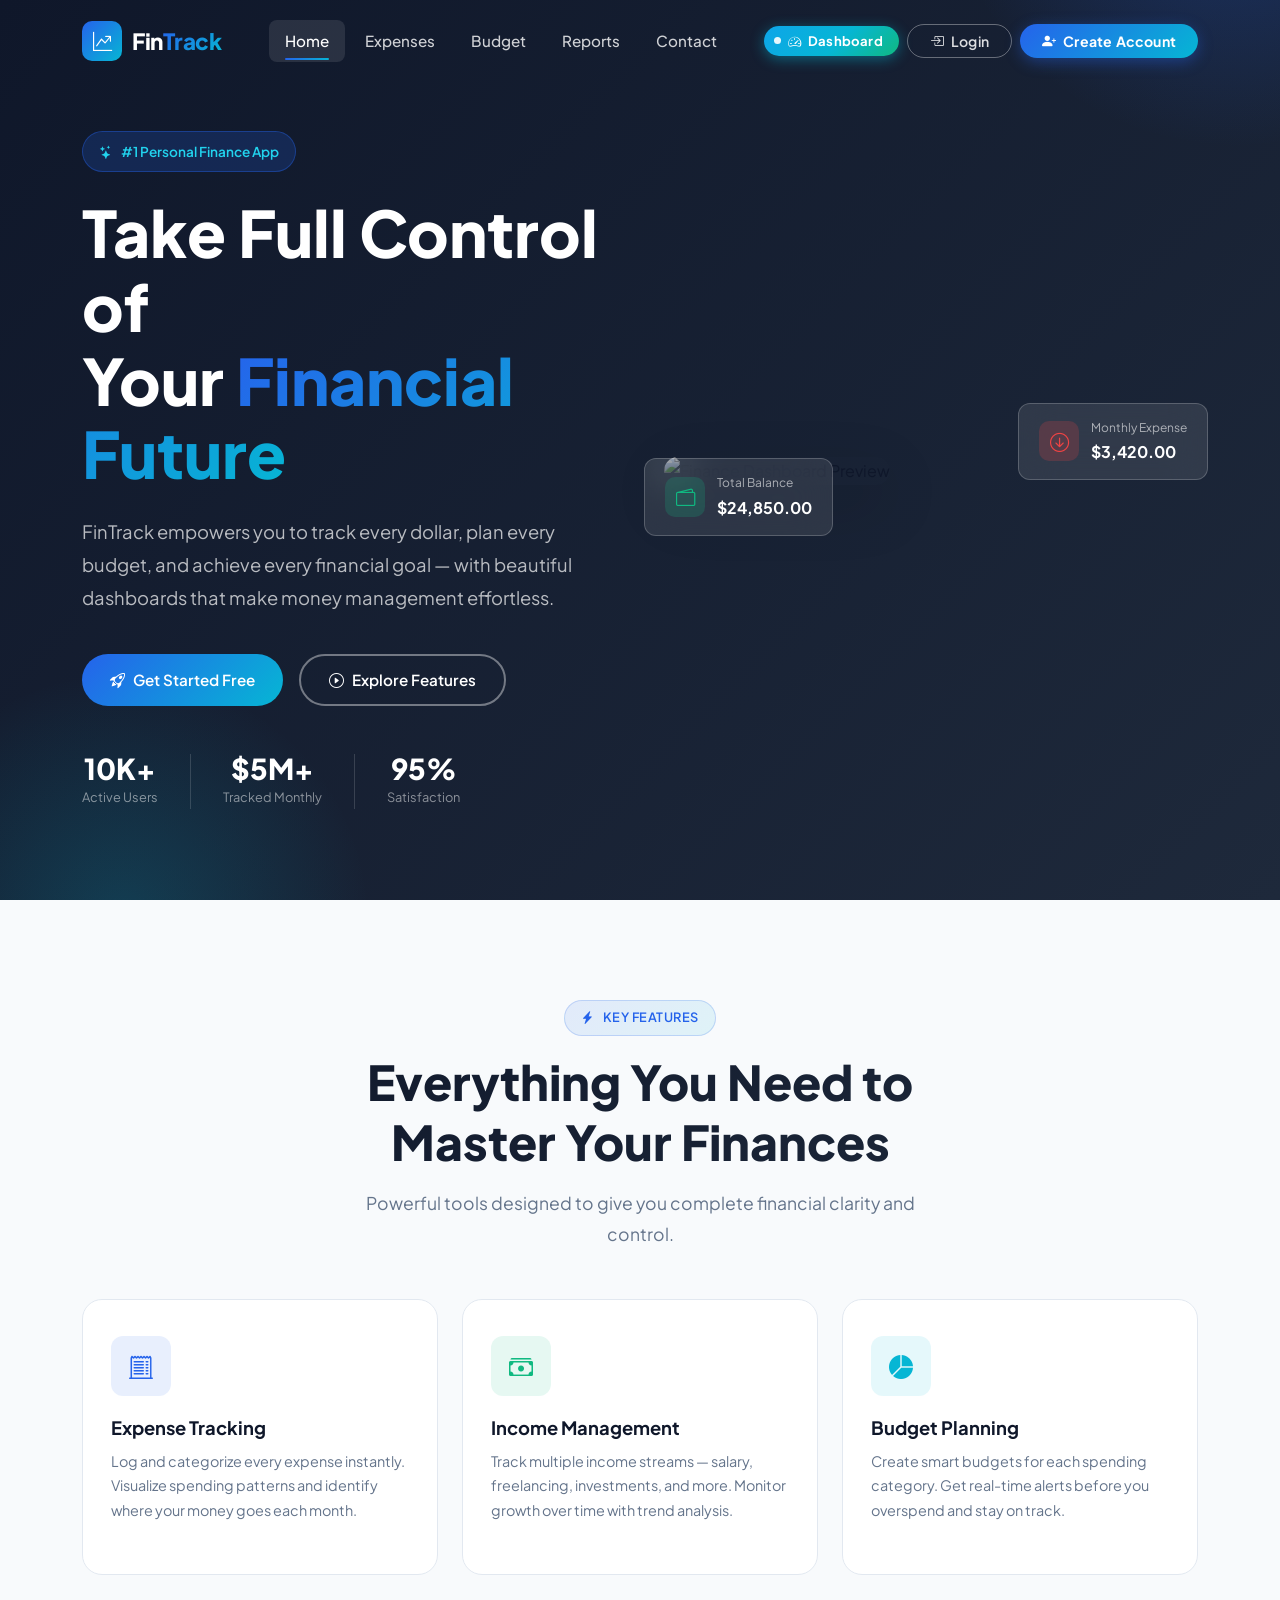
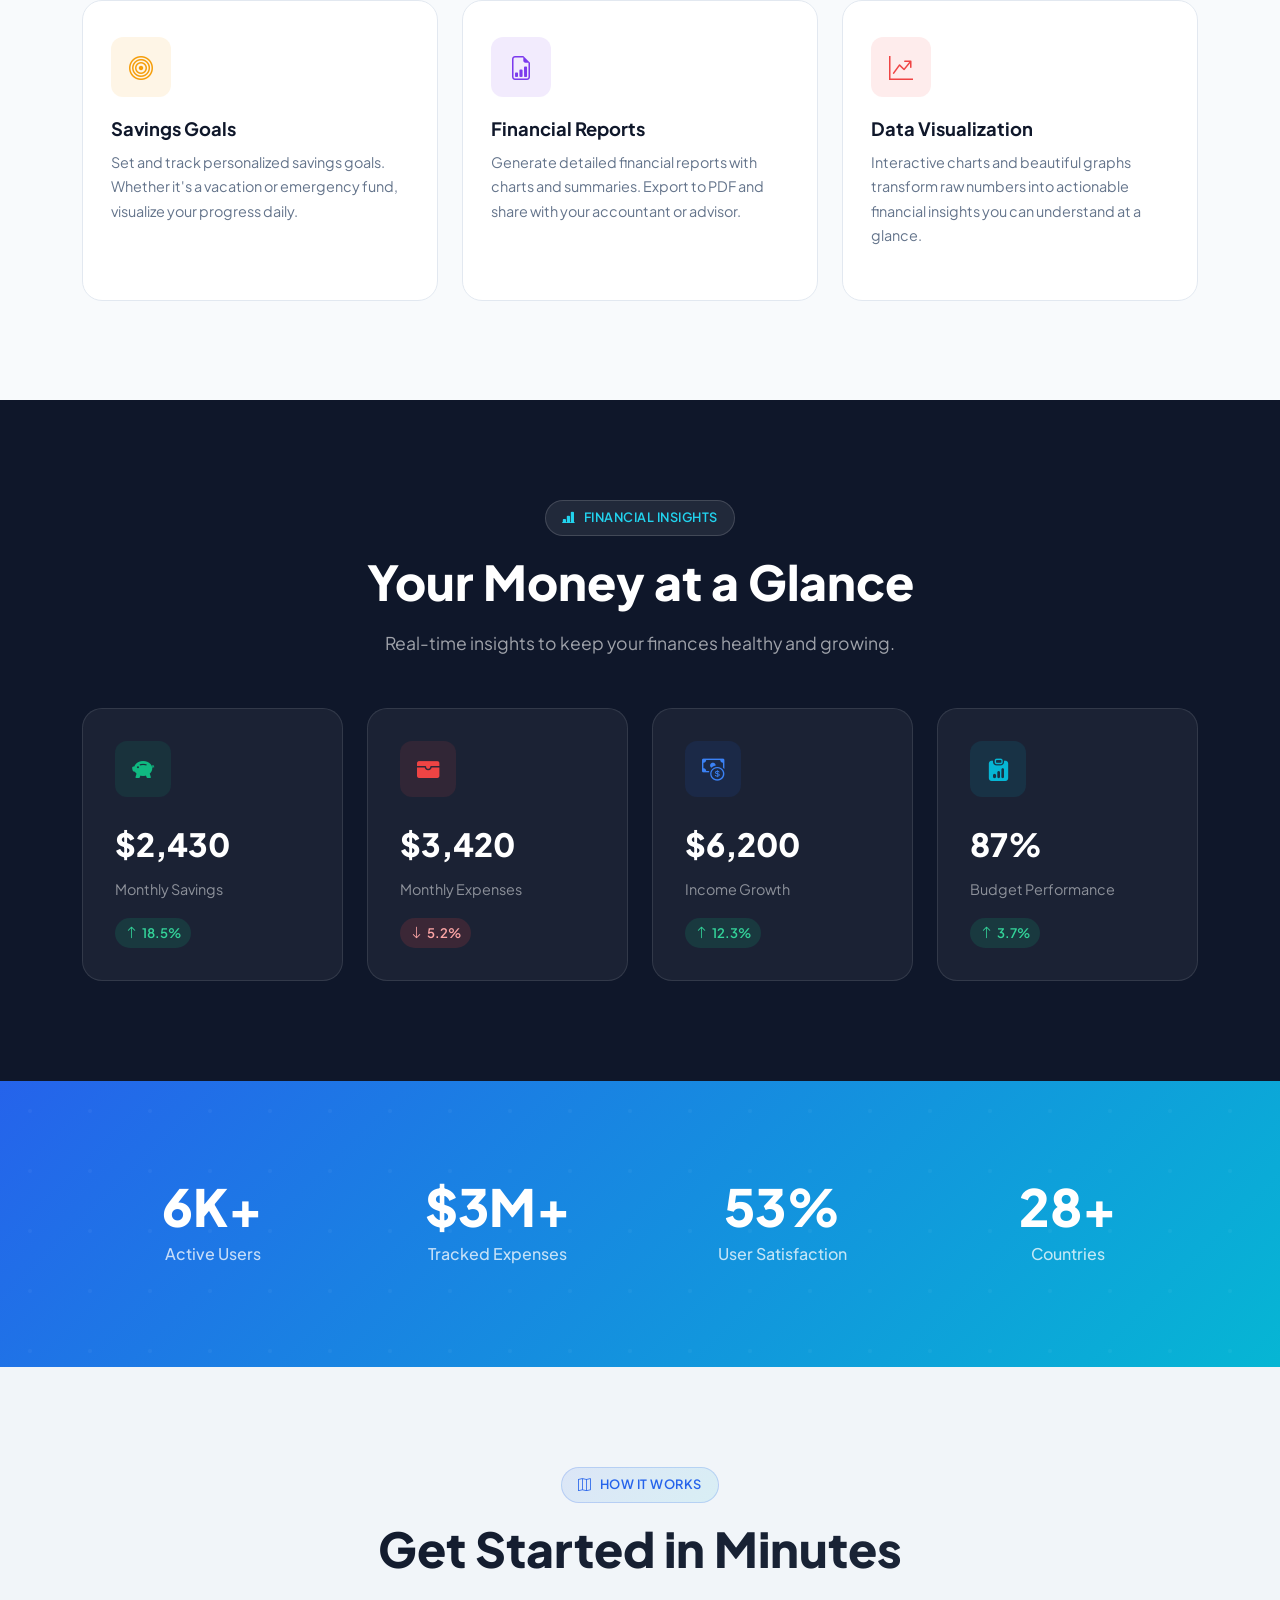
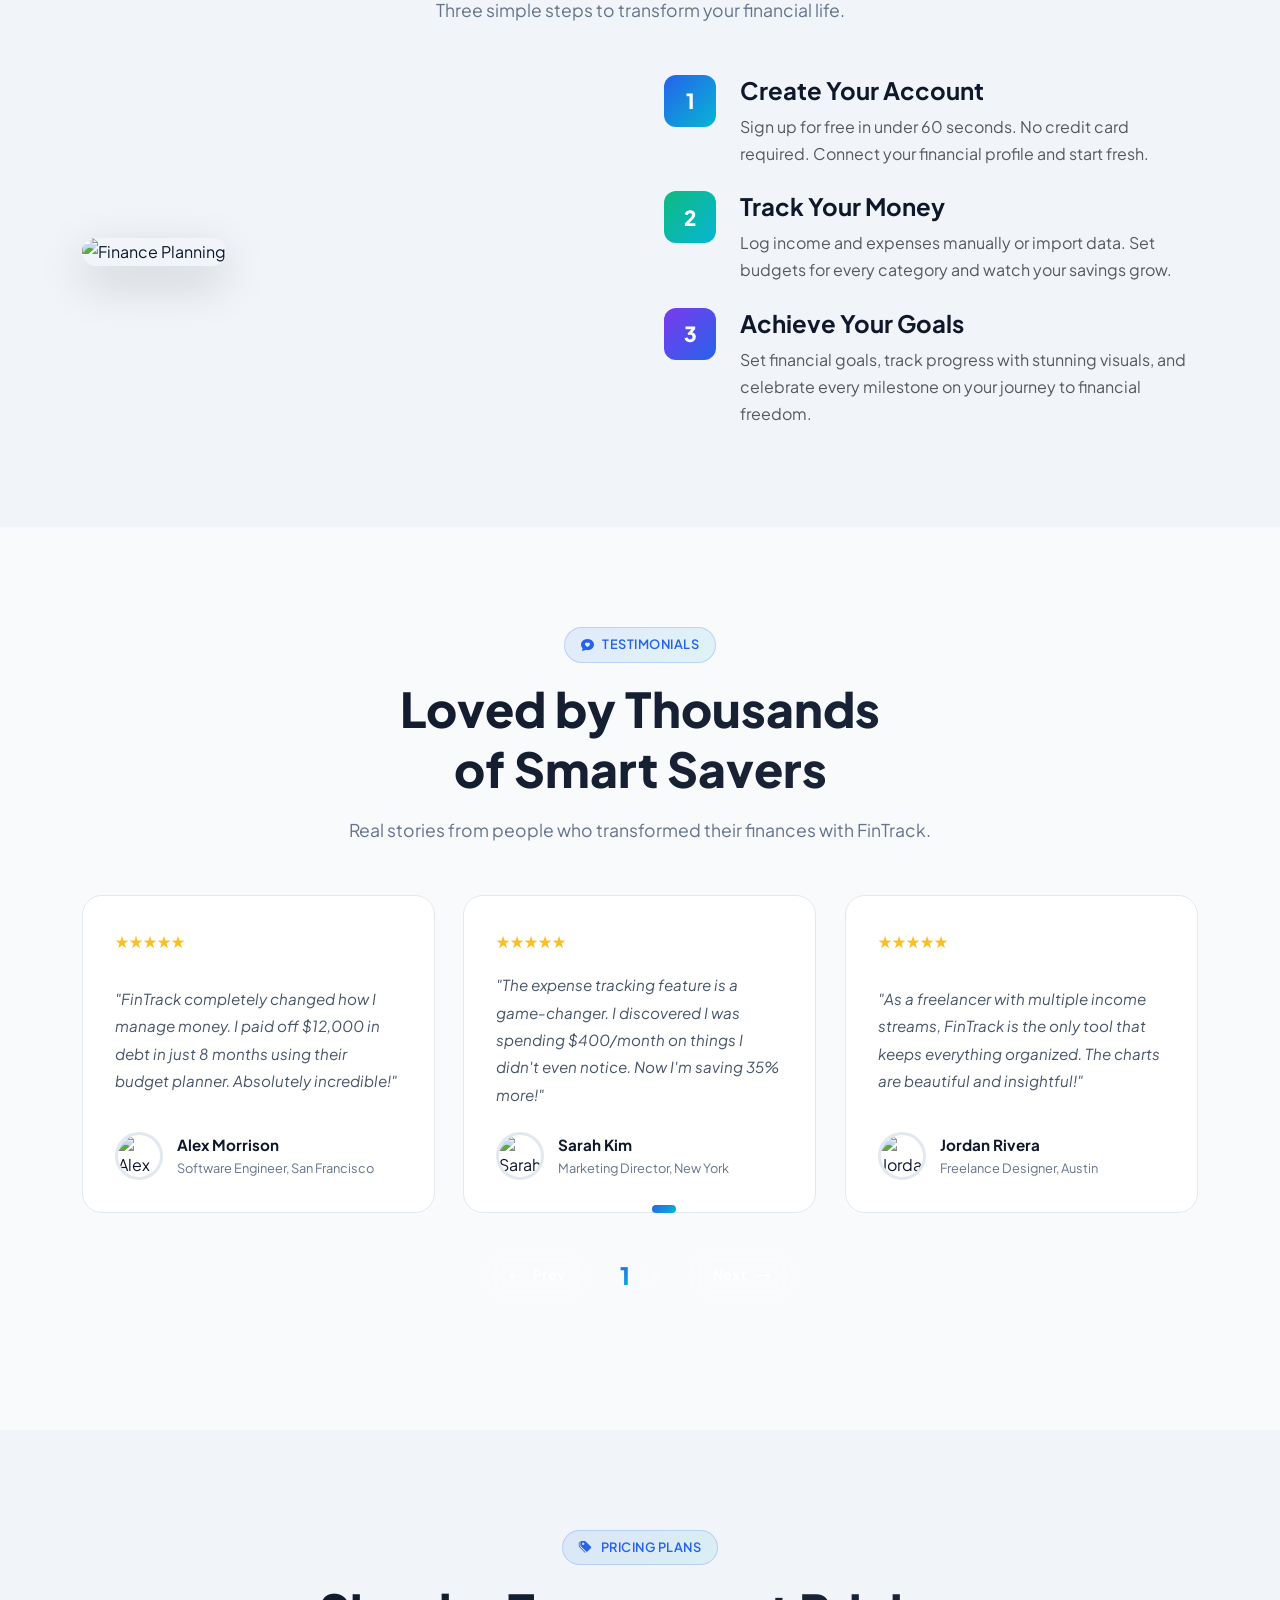
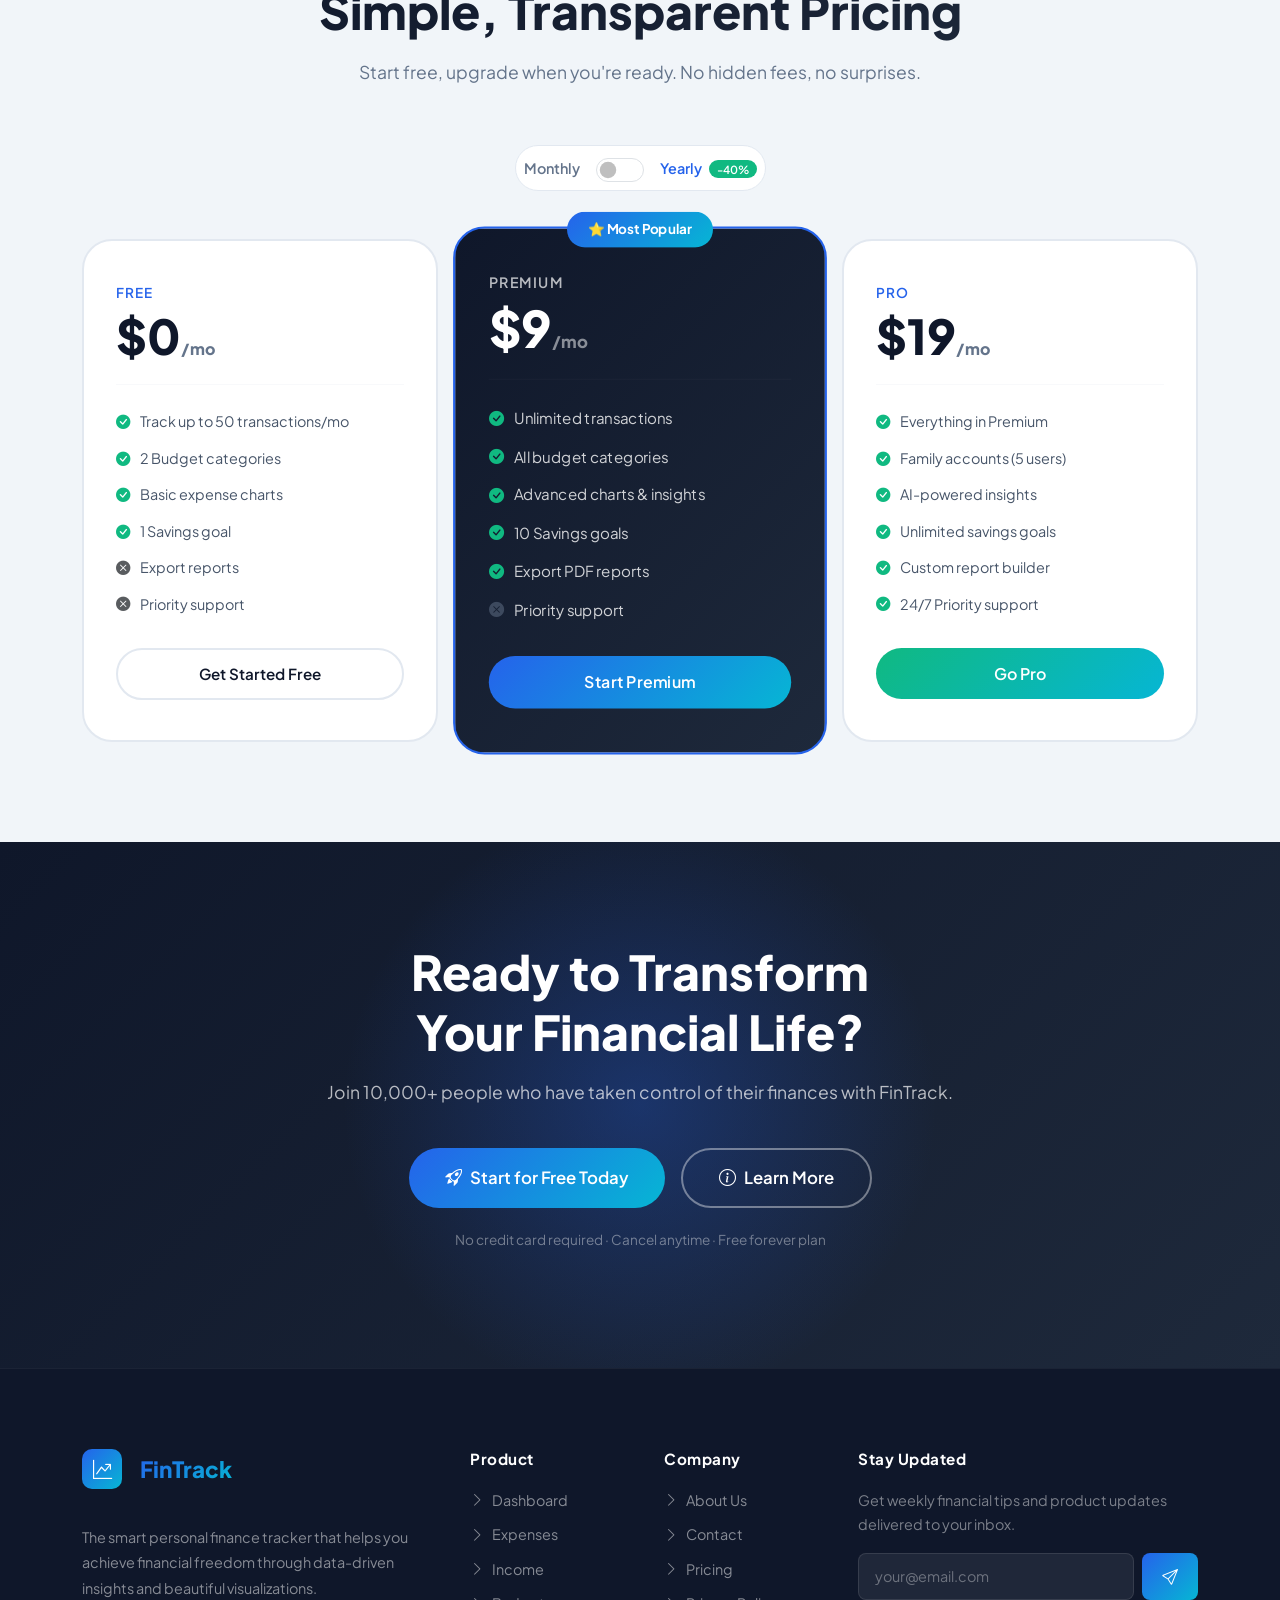
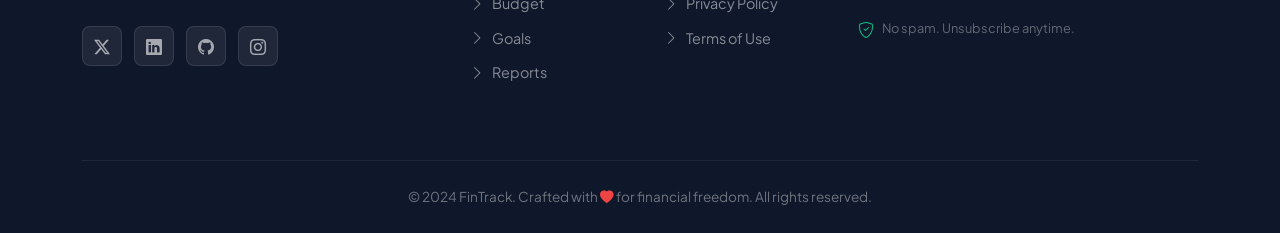
==== index.html @ 1dbfa5a9 "first commit" ====
<!DOCTYPE html>
<html lang="en">
<head>
  <meta charset="UTF-8" />
  <meta name="viewport" content="width=device-width, initial-scale=1.0" />
  <meta name="description" content="FinTrack - Smart Personal Finance Tracker. Manage expenses, income, budgets, and savings goals with beautiful dashboards and real-time insights." />
  <title>FinTrack | Smart Personal Finance Tracker</title>

  <!-- Bootstrap 5 -->
  <link rel="stylesheet" href="https://cdn.jsdelivr.net/npm/bootstrap@5.3.3/dist/css/bootstrap.min.css" />
  <!-- Bootstrap Icons -->
  <link rel="stylesheet" href="https://cdn.jsdelivr.net/npm/bootstrap-icons@1.11.3/font/bootstrap-icons.min.css" />
  <!-- AOS -->
  <link rel="stylesheet" href="https://cdn.jsdelivr.net/npm/aos@2.3.4/dist/aos.css" />
  <!-- Custom Styles -->
  <link rel="stylesheet" href="css/style.css" />
  <link rel="stylesheet" href="css/responsive.css" />
  <!-- Swiper -->
  <link rel="stylesheet" href="https://cdn.jsdelivr.net/npm/swiper@11/swiper-bundle.min.css" />
</head>
<body>

<!-- ========================================
     PAGE LOADER
     ======================================== -->
<div id="page-loader">
  <div class="loader-inner">
    <div class="loader-logo">💰 FinTrack</div>
    <p style="color:rgba(255,255,255,.4);font-size:.85rem;margin:0">Loading your financial dashboard...</p>
    <div class="loader-bar"><div class="loader-bar-fill"></div></div>
  </div>
</div>

<!-- ========================================
     NAVBAR
     ======================================== -->
<nav class="navbar navbar-expand-lg fixed-top" id="main-navbar" style="background:transparent">
  <div class="container">
    <a class="navbar-brand" href="index.html">
      <div class="brand-icon"><i class="bi bi-graph-up-arrow text-white"></i></div>
      <span class="brand-name">Fin<span class="brand-accent">Track</span></span>
    </a>
    <button class="navbar-toggler" type="button" data-bs-toggle="collapse" data-bs-target="#navbarMain"
            aria-controls="navbarMain" aria-expanded="false" aria-label="Toggle navigation">
      <span class="navbar-toggler-icon"></span>
    </button>
    <div class="collapse navbar-collapse" id="navbarMain">
      <ul class="navbar-nav mx-auto gap-1">
        <li class="nav-item"><a class="nav-link active" href="index.html">Home</a></li>
        <li class="nav-item"><a class="nav-link" href="expenses.html">Expenses</a></li>
        <li class="nav-item"><a class="nav-link" href="budget.html">Budget</a></li>
        <li class="nav-item"><a class="nav-link" href="reports.html">Reports</a></li>
        <li class="nav-item"><a class="nav-link" href="contact.html">Contact</a></li>
      </ul>
      <div class="navbar-actions d-flex align-items-center gap-2">
      <a href="dashboard.html" class="btn-nav-dashboard" aria-label="View Dashboard">
        <span class="dash-dot"></span>
        <i class="bi bi-speedometer2"></i> Dashboard
      </a>
        <button class="btn-nav-login" data-bs-toggle="modal" data-bs-target="#loginModal" aria-label="Login">
          <i class="bi bi-box-arrow-in-right"></i> Login
        </button>
        <button class="btn-nav-register ripple" data-bs-toggle="modal" data-bs-target="#registerModal" aria-label="Create Account">
          <i class="bi bi-person-plus-fill"></i> Create Account
        </button>
      </div>
    </div>
  </div>
</nav>

<!-- ========================================
     HERO SECTION
     ======================================== -->
<section class="hero-section" id="hero">
  <div class="container position-relative" style="z-index:1">
    <div class="row align-items-center g-5">
      <!-- Hero Text -->
      <div class="col-lg-6" data-aos="fade-right">
        <div class="hero-tag">
          <i class="bi bi-stars"></i>
          <span>#1 Personal Finance App</span>
        </div>
        <h1 class="hero-title">
          Take Full Control of<br>
          Your <span class="gradient-text">Financial Future</span>
        </h1>
        <p class="hero-subtitle">
          FinTrack empowers you to track every dollar, plan every budget, and achieve every financial goal — with beautiful dashboards that make money management effortless.
        </p>
        <div class="hero-buttons d-flex flex-wrap gap-3">
          <a href="dashboard.html" class="btn-primary-custom ripple">
            <i class="bi bi-rocket-takeoff"></i> Get Started Free
          </a>
          <a href="#features" class="btn-outline-custom">
            <i class="bi bi-play-circle"></i> Explore Features
          </a>
        </div>
        <div class="hero-stats">
          <div class="hero-stat">
            <span class="stat-value">10K+</span>
            <div class="stat-label">Active Users</div>
          </div>
          <div class="hero-stat-divider"></div>
          <div class="hero-stat">
            <span class="stat-value">$5M+</span>
            <div class="stat-label">Tracked Monthly</div>
          </div>
          <div class="hero-stat-divider"></div>
          <div class="hero-stat">
            <span class="stat-value">95%</span>
            <div class="stat-label">Satisfaction</div>
          </div>
        </div>
      </div>
      <!-- Hero Image -->
      <div class="col-lg-6" data-aos="fade-left" data-aos-delay="200">
        <div class="hero-image-wrapper">
          <img
            src="https://images.unsplash.com/photo-1554224155-6726b3ff858f?w=700&auto=format&fit=crop&q=80"
            alt="Finance Dashboard Preview"
            loading="lazy"
          />
          <!-- Floating Cards -->
          <div class="hero-floating-card card-balance">
            <div class="floating-icon green"><i class="bi bi-wallet2"></i></div>
            <div>
              <div class="floating-label">Total Balance</div>
              <div class="floating-value">$24,850.00</div>
            </div>
          </div>
          <div class="hero-floating-card card-expense">
            <div class="floating-icon red"><i class="bi bi-arrow-down-circle"></i></div>
            <div>
              <div class="floating-label">Monthly Expense</div>
              <div class="floating-value">$3,420.00</div>
            </div>
          </div>
        </div>
      </div>
    </div>
  </div>
</section>

<!-- ========================================
     FEATURES SECTION
     ======================================== -->
<section class="features-section" id="features">
  <div class="container">
    <div class="text-center" data-aos="fade-up">
      <div class="section-tag"><i class="bi bi-lightning-charge-fill"></i> Key Features</div>
      <h2 class="section-title">Everything You Need to<br>Master Your Finances</h2>
      <p class="section-subtitle">Powerful tools designed to give you complete financial clarity and control.</p>
    </div>

    <div class="row g-4">
      <!-- Feature 1 -->
      <div class="col-md-6 col-lg-4" data-aos="fade-up" data-aos-delay="50">
        <div class="feature-card">
          <div class="feature-icon bg-blue-soft"><i class="bi bi-receipt-cutoff"></i></div>
          <h3 class="feature-title">Expense Tracking</h3>
          <p class="feature-desc">Log and categorize every expense instantly. Visualize spending patterns and identify where your money goes each month.</p>
        </div>
      </div>
      <!-- Feature 2 -->
      <div class="col-md-6 col-lg-4" data-aos="fade-up" data-aos-delay="100">
        <div class="feature-card">
          <div class="feature-icon bg-green-soft"><i class="bi bi-cash-stack"></i></div>
          <h3 class="feature-title">Income Management</h3>
          <p class="feature-desc">Track multiple income streams — salary, freelancing, investments, and more. Monitor growth over time with trend analysis.</p>
        </div>
      </div>
      <!-- Feature 3 -->
      <div class="col-md-6 col-lg-4" data-aos="fade-up" data-aos-delay="150">
        <div class="feature-card">
          <div class="feature-icon bg-cyan-soft"><i class="bi bi-pie-chart-fill"></i></div>
          <h3 class="feature-title">Budget Planning</h3>
          <p class="feature-desc">Create smart budgets for each spending category. Get real-time alerts before you overspend and stay on track.</p>
        </div>
      </div>
      <!-- Feature 4 -->
      <div class="col-md-6 col-lg-4" data-aos="fade-up" data-aos-delay="200">
        <div class="feature-card">
          <div class="feature-icon bg-yellow-soft"><i class="bi bi-bullseye"></i></div>
          <h3 class="feature-title">Savings Goals</h3>
          <p class="feature-desc">Set and track personalized savings goals. Whether it's a vacation or emergency fund, visualize your progress daily.</p>
        </div>
      </div>
      <!-- Feature 5 -->
      <div class="col-md-6 col-lg-4" data-aos="fade-up" data-aos-delay="250">
        <div class="feature-card">
          <div class="feature-icon bg-purple-soft"><i class="bi bi-file-earmark-bar-graph"></i></div>
          <h3 class="feature-title">Financial Reports</h3>
          <p class="feature-desc">Generate detailed financial reports with charts and summaries. Export to PDF and share with your accountant or advisor.</p>
        </div>
      </div>
      <!-- Feature 6 -->
      <div class="col-md-6 col-lg-4" data-aos="fade-up" data-aos-delay="300">
        <div class="feature-card">
          <div class="feature-icon bg-red-soft"><i class="bi bi-graph-up-arrow"></i></div>
          <h3 class="feature-title">Data Visualization</h3>
          <p class="feature-desc">Interactive charts and beautiful graphs transform raw numbers into actionable financial insights you can understand at a glance.</p>
        </div>
      </div>
    </div>
  </div>
</section>

<!-- ========================================
     INSIGHTS SECTION
     ======================================== -->
<section class="insights-section">
  <div class="container">
    <div class="text-center mb-5" data-aos="fade-up">
      <div class="section-tag" style="background:rgba(255,255,255,.08);border-color:rgba(255,255,255,.15);color:var(--secondary-light)">
        <i class="bi bi-bar-chart-line-fill"></i> Financial Insights
      </div>
      <h2 class="section-title" style="-webkit-text-fill-color:#fff;background:none;color:#fff">Your Money at a Glance</h2>
      <p class="section-subtitle" style="color:rgba(255,255,255,.6)">Real-time insights to keep your finances healthy and growing.</p>
    </div>
    <div class="row g-4">
      <div class="col-sm-6 col-lg-3" data-aos="fade-up" data-aos-delay="50">
        <div class="insight-card">
          <div class="insight-icon bg-green-soft"><i class="bi bi-piggy-bank-fill" style="color:var(--accent)"></i></div>
          <div class="insight-value">$2,430</div>
          <div class="insight-label">Monthly Savings</div>
          <span class="insight-trend trend-up"><i class="bi bi-arrow-up"></i> 18.5%</span>
        </div>
      </div>
      <div class="col-sm-6 col-lg-3" data-aos="fade-up" data-aos-delay="100">
        <div class="insight-card">
          <div class="insight-icon bg-red-soft"><i class="bi bi-wallet-fill" style="color:var(--danger)"></i></div>
          <div class="insight-value">$3,420</div>
          <div class="insight-label">Monthly Expenses</div>
          <span class="insight-trend trend-down"><i class="bi bi-arrow-down"></i> 5.2%</span>
        </div>
      </div>
      <div class="col-sm-6 col-lg-3" data-aos="fade-up" data-aos-delay="150">
        <div class="insight-card">
          <div class="insight-icon bg-blue-soft"><i class="bi bi-cash-coin" style="color:var(--primary-light)"></i></div>
          <div class="insight-value">$6,200</div>
          <div class="insight-label">Income Growth</div>
          <span class="insight-trend trend-up"><i class="bi bi-arrow-up"></i> 12.3%</span>
        </div>
      </div>
      <div class="col-sm-6 col-lg-3" data-aos="fade-up" data-aos-delay="200">
        <div class="insight-card">
          <div class="insight-icon bg-cyan-soft"><i class="bi bi-clipboard-data-fill" style="color:var(--secondary)"></i></div>
          <div class="insight-value">87%</div>
          <div class="insight-label">Budget Performance</div>
          <span class="insight-trend trend-up"><i class="bi bi-arrow-up"></i> 3.7%</span>
        </div>
      </div>
    </div>
  </div>
</section>

<!-- ========================================
     STATISTICS SECTION
     ======================================== -->
<section class="stats-section">
  <div class="container position-relative" style="z-index:1">
    <div class="row g-4 justify-content-center">
      <div class="col-6 col-md-3" data-aos="zoom-in" data-aos-delay="0">
        <div class="stat-card-light">
          <span class="count-value" data-target="10" data-suffix="K+" data-decimals="0">0</span>
          <div class="count-label">Active Users</div>
        </div>
      </div>
      <div class="col-6 col-md-3" data-aos="zoom-in" data-aos-delay="100">
        <div class="stat-card-light">
          <span class="count-value" data-prefix="$" data-target="5" data-suffix="M+" data-decimals="0">0</span>
          <div class="count-label">Tracked Expenses</div>
        </div>
      </div>
      <div class="col-6 col-md-3" data-aos="zoom-in" data-aos-delay="200">
        <div class="stat-card-light">
          <span class="count-value" data-target="95" data-suffix="%" data-decimals="0">0</span>
          <div class="count-label">User Satisfaction</div>
        </div>
      </div>
      <div class="col-6 col-md-3" data-aos="zoom-in" data-aos-delay="300">
        <div class="stat-card-light">
          <span class="count-value" data-target="50" data-suffix="+" data-decimals="0">0</span>
          <div class="count-label">Countries</div>
        </div>
      </div>
    </div>
  </div>
</section>

<!-- ========================================
     HOW IT WORKS
     ======================================== -->
<section style="padding:var(--section-padding);background:var(--light-2)">
  <div class="container">
    <div class="text-center mb-5" data-aos="fade-up">
      <div class="section-tag"><i class="bi bi-map"></i> How It Works</div>
      <h2 class="section-title">Get Started in Minutes</h2>
      <p class="section-subtitle">Three simple steps to transform your financial life.</p>
    </div>
    <div class="row g-5 align-items-center">
      <div class="col-lg-6" data-aos="fade-right">
        <img src="https://images.unsplash.com/photo-1579621970563-ebec7560ff3e?w=600&auto=format&fit=crop&q=80"
             alt="Finance Planning" class="img-fluid rounded-custom shadow-lg" loading="lazy" />
      </div>
      <div class="col-lg-6" data-aos="fade-left">
        <div class="d-flex gap-4 mb-4">
          <div class="flex-shrink-0">
            <div style="width:52px;height:52px;border-radius:var(--radius-md);background:var(--gradient-primary);display:flex;align-items:center;justify-content:center;color:#fff;font-size:1.3rem;font-weight:800">1</div>
          </div>
          <div>
            <h4 style="font-weight:700;margin-bottom:8px">Create Your Account</h4>
            <p class="text-muted mb-0">Sign up for free in under 60 seconds. No credit card required. Connect your financial profile and start fresh.</p>
          </div>
        </div>
        <div class="d-flex gap-4 mb-4">
          <div class="flex-shrink-0">
            <div style="width:52px;height:52px;border-radius:var(--radius-md);background:var(--gradient-accent);display:flex;align-items:center;justify-content:center;color:#fff;font-size:1.3rem;font-weight:800">2</div>
          </div>
          <div>
            <h4 style="font-weight:700;margin-bottom:8px">Track Your Money</h4>
            <p class="text-muted mb-0">Log income and expenses manually or import data. Set budgets for every category and watch your savings grow.</p>
          </div>
        </div>
        <div class="d-flex gap-4">
          <div class="flex-shrink-0">
            <div style="width:52px;height:52px;border-radius:var(--radius-md);background:var(--gradient-purple);display:flex;align-items:center;justify-content:center;color:#fff;font-size:1.3rem;font-weight:800">3</div>
          </div>
          <div>
            <h4 style="font-weight:700;margin-bottom:8px">Achieve Your Goals</h4>
            <p class="text-muted mb-0">Set financial goals, track progress with stunning visuals, and celebrate every milestone on your journey to financial freedom.</p>
          </div>
        </div>
      </div>
    </div>
  </div>
</section>

<!-- ========================================
     TESTIMONIALS — Swiper
     ======================================== -->
<section class="testimonials-section" id="testimonials">
  <div class="container">
    <div class="text-center mb-5" data-aos="fade-up">
      <div class="section-tag"><i class="bi bi-chat-heart-fill"></i> Testimonials</div>
      <h2 class="section-title">Loved by Thousands<br>of Smart Savers</h2>
      <p class="section-subtitle">Real stories from people who transformed their finances with FinTrack.</p>
    </div>

    <!-- Swiper wrapper -->
    <div class="testimonials-swiper-wrap" data-aos="fade-up" data-aos-delay="100">
      <div class="swiper testimonials-swiper">
        <div class="swiper-wrapper">

          <!-- Slide 1 -->
          <div class="swiper-slide">
            <div class="testimonial-card">
              <div class="testimonial-stars">★★★★★</div>
              <p class="testimonial-text">"FinTrack completely changed how I manage money. I paid off $12,000 in debt in just 8 months using their budget planner. Absolutely incredible!"</p>
              <div class="testimonial-author">
                <img src="https://images.unsplash.com/photo-1500648767791-00dcc994a43e?w=100&h=100&auto=format&fit=crop&q=80" class="author-avatar" alt="Alex Morrison" loading="lazy" />
                <div>
                  <div class="author-name">Alex Morrison</div>
                  <div class="author-role">Software Engineer, San Francisco</div>
                </div>
              </div>
            </div>
          </div>

          <!-- Slide 2 -->
          <div class="swiper-slide">
            <div class="testimonial-card">
              <div class="testimonial-stars">★★★★★</div>
              <p class="testimonial-text">"The expense tracking feature is a game-changer. I discovered I was spending $400/month on things I didn't even notice. Now I'm saving 35% more!"</p>
              <div class="testimonial-author">
                <img src="https://images.unsplash.com/photo-1494790108377-be9c29b29330?w=100&h=100&auto=format&fit=crop&q=80" class="author-avatar" alt="Sarah Kim" loading="lazy" />
                <div>
                  <div class="author-name">Sarah Kim</div>
                  <div class="author-role">Marketing Director, New York</div>
                </div>
              </div>
            </div>
          </div>

          <!-- Slide 3 -->
          <div class="swiper-slide">
            <div class="testimonial-card">
              <div class="testimonial-stars">★★★★★</div>
              <p class="testimonial-text">"As a freelancer with multiple income streams, FinTrack is the only tool that keeps everything organized. The charts are beautiful and insightful!"</p>
              <div class="testimonial-author">
                <img src="https://images.unsplash.com/photo-1507003211169-0a1dd7228f2d?w=100&h=100&auto=format&fit=crop&q=80" class="author-avatar" alt="Jordan Rivera" loading="lazy" />
                <div>
                  <div class="author-name">Jordan Rivera</div>
                  <div class="author-role">Freelance Designer, Austin</div>
                </div>
              </div>
            </div>
          </div>

          <!-- Slide 4 -->
          <div class="swiper-slide">
            <div class="testimonial-card">
              <div class="testimonial-stars">★★★★★</div>
              <p class="testimonial-text">"I've tried every budgeting app out there. FinTrack is the first one I actually stuck with. The goals feature keeps me motivated every single day!"</p>
              <div class="testimonial-author">
                <img src="https://images.unsplash.com/photo-1438761681033-6461ffad8d80?w=100&h=100&auto=format&fit=crop&q=80" class="author-avatar" alt="Priya Sharma" loading="lazy" />
                <div>
                  <div class="author-name">Priya Sharma</div>
                  <div class="author-role">Product Manager, London</div>
                </div>
              </div>
            </div>
          </div>

          <!-- Slide 5 -->
          <div class="swiper-slide">
            <div class="testimonial-card">
              <div class="testimonial-stars">★★★★★</div>
              <p class="testimonial-text">"FinTrack's reports helped me realize I could retire 5 years earlier than planned. The financial clarity it gives you is absolutely priceless."</p>
              <div class="testimonial-author">
                <img src="https://images.unsplash.com/photo-1472099645785-5658abf4ff4e?w=100&h=100&auto=format&fit=crop&q=80" class="author-avatar" alt="Marcus Chen" loading="lazy" />
                <div>
                  <div class="author-name">Marcus Chen</div>
                  <div class="author-role">Financial Analyst, Chicago</div>
                </div>
              </div>
            </div>
          </div>

          <!-- Slide 6 -->
          <div class="swiper-slide">
            <div class="testimonial-card">
              <div class="testimonial-stars">★★★★★</div>
              <p class="testimonial-text">"Running a small business and managing personal finances felt overwhelming. FinTrack made it simple. I saved over $8,000 in my first year using it!"</p>
              <div class="testimonial-author">
                <img src="https://images.unsplash.com/photo-1580489944761-15a19d654956?w=100&h=100&auto=format&fit=crop&q=80" class="author-avatar" alt="Lisa Okonkwo" loading="lazy" />
                <div>
                  <div class="author-name">Lisa Okonkwo</div>
                  <div class="author-role">Small Business Owner, Lagos</div>
                </div>
              </div>
            </div>
          </div>

        </div><!-- /swiper-wrapper -->

        <!-- Pagination dots -->
        <div class="swiper-pagination testimonials-pagination"></div>
      </div><!-- /swiper -->

      <!-- Creative Nav Buttons -->
      <div class="testimonials-nav">
        <button class="t-nav-btn t-nav-prev" id="tPrev" aria-label="Previous testimonial">
          <i class="bi bi-arrow-left"></i>
          <span>Prev</span>
        </button>
        <div class="t-nav-counter">
          <span id="tCurrent">1</span>
          <span class="t-nav-sep"></span>
          <span id="tTotal">6</span>
        </div>
        <button class="t-nav-btn t-nav-next" id="tNext" aria-label="Next testimonial">
          <span>Next</span>
          <i class="bi bi-arrow-right"></i>
        </button>
      </div>

    </div><!-- /testimonials-swiper-wrap -->
  </div>
</section>

<!-- ========================================
     PRICING
     ======================================== -->
<section class="pricing-section" id="pricing">
  <div class="container">
    <div class="text-center mb-5" data-aos="fade-up">
      <div class="section-tag"><i class="bi bi-tags-fill"></i> Pricing Plans</div>
      <h2 class="section-title">Simple, Transparent Pricing</h2>
      <p class="section-subtitle">Start free, upgrade when you're ready. No hidden fees, no surprises.</p>
      <!-- Toggle -->
      <div class="d-inline-flex align-items-center gap-3 mt-2 p-2" style="background:#fff;border-radius:var(--radius-full);border:1px solid var(--light-3)">
        <span style="font-size:.9rem;font-weight:600;color:var(--text-muted)">Monthly</span>
        <div class="form-check form-switch mb-0">
          <input class="form-check-input" type="checkbox" id="pricing-toggle" style="width:48px;height:24px;cursor:pointer">
        </div>
        <span style="font-size:.9rem;font-weight:600;color:var(--primary)">Yearly <span style="background:var(--accent);color:#fff;font-size:.7rem;padding:2px 8px;border-radius:99px;margin-left:4px">-40%</span></span>
      </div>
    </div>

    <div class="row g-4 justify-content-center">
      <!-- Free -->
      <div class="col-md-6 col-lg-4" data-aos="fade-up" data-aos-delay="0">
        <div class="pricing-card">
          <div class="pricing-plan">Free</div>
          <div class="price-monthly"><div class="pricing-price">$0<span class="pricing-period fs-6">/mo</span></div></div>
          <div class="price-yearly" style="display:none"><div class="pricing-price">$0<span class="pricing-period fs-6">/yr</span></div></div>
          <hr class="pricing-divider">
          <ul class="pricing-features">
            <li><i class="bi bi-check-circle-fill"></i> Track up to 50 transactions/mo</li>
            <li><i class="bi bi-check-circle-fill"></i> 2 Budget categories</li>
            <li><i class="bi bi-check-circle-fill"></i> Basic expense charts</li>
            <li><i class="bi bi-check-circle-fill"></i> 1 Savings goal</li>
            <li><i class="bi bi-x-circle-fill text-muted"></i> Export reports</li>
            <li><i class="bi bi-x-circle-fill text-muted"></i> Priority support</li>
          </ul>
          <a href="dashboard.html" class="btn-outline-custom w-100 justify-content-center" style="color:var(--dark);border-color:var(--light-3)">Get Started Free</a>
        </div>
      </div>
      <!-- Premium (Featured) -->
      <div class="col-md-6 col-lg-4" data-aos="fade-up" data-aos-delay="100">
        <div class="pricing-card featured">
          <div class="pricing-badge">⭐ Most Popular</div>
          <div class="pricing-plan">Premium</div>
          <div class="price-monthly"><div class="pricing-price">$9<span class="pricing-period fs-6">/mo</span></div></div>
          <div class="price-yearly" style="display:none"><div class="pricing-price">$65<span class="pricing-period fs-6">/yr</span></div></div>
          <hr class="pricing-divider">
          <ul class="pricing-features">
            <li><i class="bi bi-check-circle-fill"></i> Unlimited transactions</li>
            <li><i class="bi bi-check-circle-fill"></i> All budget categories</li>
            <li><i class="bi bi-check-circle-fill"></i> Advanced charts & insights</li>
            <li><i class="bi bi-check-circle-fill"></i> 10 Savings goals</li>
            <li><i class="bi bi-check-circle-fill"></i> Export PDF reports</li>
            <li><i class="bi bi-x-circle-fill" style="opacity:.5"></i> Priority support</li>
          </ul>
          <a href="dashboard.html" class="btn-primary-custom w-100 justify-content-center ripple">Start Premium</a>
        </div>
      </div>
      <!-- Pro -->
      <div class="col-md-6 col-lg-4" data-aos="fade-up" data-aos-delay="200">
        <div class="pricing-card">
          <div class="pricing-plan">Pro</div>
          <div class="price-monthly"><div class="pricing-price">$19<span class="pricing-period fs-6">/mo</span></div></div>
          <div class="price-yearly" style="display:none"><div class="pricing-price">$136<span class="pricing-period fs-6">/yr</span></div></div>
          <hr class="pricing-divider">
          <ul class="pricing-features">
            <li><i class="bi bi-check-circle-fill"></i> Everything in Premium</li>
            <li><i class="bi bi-check-circle-fill"></i> Family accounts (5 users)</li>
            <li><i class="bi bi-check-circle-fill"></i> AI-powered insights</li>
            <li><i class="bi bi-check-circle-fill"></i> Unlimited savings goals</li>
            <li><i class="bi bi-check-circle-fill"></i> Custom report builder</li>
            <li><i class="bi bi-check-circle-fill"></i> 24/7 Priority support</li>
          </ul>
          <a href="dashboard.html" class="btn-accent w-100 justify-content-center ripple">Go Pro</a>
        </div>
      </div>
    </div>
  </div>
</section>

<!-- ========================================
     CTA SECTION
     ======================================== -->
<section class="cta-section">
  <div class="container position-relative" style="z-index:1">
    <div class="row justify-content-center">
      <div class="col-lg-8" data-aos="zoom-in">
        <h2 class="cta-title">Ready to Transform<br>Your Financial Life?</h2>
        <p class="cta-subtitle">Join 10,000+ people who have taken control of their finances with FinTrack.</p>
        <div class="d-flex gap-3 justify-content-center flex-wrap">
          <a href="dashboard.html" class="btn-primary-custom ripple" style="font-size:1.05rem;padding:14px 36px">
            <i class="bi bi-rocket-takeoff"></i> Start for Free Today
          </a>
          <a href="about.html" class="btn-outline-custom" style="font-size:1.05rem;padding:14px 36px">
            <i class="bi bi-info-circle"></i> Learn More
          </a>
        </div>
        <p style="color:rgba(255,255,255,.4);font-size:.85rem;margin-top:20px">No credit card required · Cancel anytime · Free forever plan</p>
      </div>
    </div>
  </div>
</section>

<!-- ========================================
     FOOTER
     ======================================== -->
<footer class="footer">
  <div class="container">
    <div class="row g-5">
      <!-- Brand -->
      <div class="col-lg-4">
        <div class="footer-brand">
          <a href="index.html" class="navbar-brand p-0 mb-3 d-inline-flex">
            <div class="brand-icon me-2"><i class="bi bi-graph-up-arrow text-white"></i></div>
            <span style="font-size:1.4rem;font-weight:800;background:var(--gradient-primary);-webkit-background-clip:text;-webkit-text-fill-color:transparent;background-clip:text">FinTrack</span>
          </a>
        </div>
        <p class="footer-desc">The smart personal finance tracker that helps you achieve financial freedom through data-driven insights and beautiful visualizations.</p>
        <div class="social-links">
          <a href="#" class="social-link" aria-label="Twitter"><i class="bi bi-twitter-x"></i></a>
          <a href="#" class="social-link" aria-label="LinkedIn"><i class="bi bi-linkedin"></i></a>
          <a href="#" class="social-link" aria-label="GitHub"><i class="bi bi-github"></i></a>
          <a href="#" class="social-link" aria-label="Instagram"><i class="bi bi-instagram"></i></a>
        </div>
      </div>
      <!-- Quick Links -->
      <div class="col-6 col-lg-2">
        <h6 class="footer-heading">Product</h6>
        <ul class="footer-links">
          <li><a href="dashboard.html"><i class="bi bi-chevron-right"></i>Dashboard</a></li>
          <li><a href="expenses.html"><i class="bi bi-chevron-right"></i>Expenses</a></li>
          <li><a href="income.html"><i class="bi bi-chevron-right"></i>Income</a></li>
          <li><a href="budget.html"><i class="bi bi-chevron-right"></i>Budget</a></li>
          <li><a href="goals.html"><i class="bi bi-chevron-right"></i>Goals</a></li>
          <li><a href="reports.html"><i class="bi bi-chevron-right"></i>Reports</a></li>
        </ul>
      </div>
      <div class="col-6 col-lg-2">
        <h6 class="footer-heading">Company</h6>
        <ul class="footer-links">
          <li><a href="about.html"><i class="bi bi-chevron-right"></i>About Us</a></li>
          <li><a href="contact.html"><i class="bi bi-chevron-right"></i>Contact</a></li>
          <li><a href="#pricing"><i class="bi bi-chevron-right"></i>Pricing</a></li>
          <li><a href="#"><i class="bi bi-chevron-right"></i>Privacy Policy</a></li>
          <li><a href="#"><i class="bi bi-chevron-right"></i>Terms of Use</a></li>
        </ul>
      </div>
      <!-- Newsletter -->
      <div class="col-lg-4">
        <h6 class="footer-heading">Stay Updated</h6>
        <p style="color:rgba(255,255,255,.45);font-size:.9rem;margin-bottom:16px">Get weekly financial tips and product updates delivered to your inbox.</p>
        <form class="newsletter-form" id="newsletter-form">
          <input type="email" class="newsletter-input" placeholder="your@email.com" required />
          <button type="submit" class="newsletter-btn"><i class="bi bi-send"></i></button>
        </form>
        <div class="mt-3 d-flex align-items-center gap-2">
          <i class="bi bi-shield-check" style="color:var(--accent)"></i>
          <span style="color:rgba(255,255,255,.35);font-size:.8rem">No spam. Unsubscribe anytime.</span>
        </div>
      </div>
    </div>
    <div class="footer-bottom">
      <p>© 2024 FinTrack. Crafted with <i class="bi bi-heart-fill" style="color:var(--danger)"></i> for financial freedom. All rights reserved.</p>
    </div>
  </div>
</footer>

<!-- Back to Top -->
<button id="back-to-top" style="display:none;position:fixed;bottom:30px;right:30px;z-index:999;width:44px;height:44px;border-radius:50%;background:var(--gradient-primary);border:none;color:#fff;font-size:1.1rem;cursor:pointer;box-shadow:var(--shadow-blue);transition:all .3s ease" aria-label="Back to top">
  <i class="bi bi-arrow-up"></i>
</button>

<!-- ===== LOGIN MODAL ===== -->
<div class="modal fade auth-modal" id="loginModal" tabindex="-1" aria-labelledby="loginModalLabel" aria-hidden="true">
  <div class="modal-dialog modal-dialog-centered">
    <div class="modal-content">
      <div class="auth-modal-header">
        <button class="auth-modal-close" data-bs-dismiss="modal"><i class="bi bi-x-lg"></i></button>
        <div class="auth-modal-logo">
          <div class="brand-icon" style="width:34px;height:34px;font-size:1rem"><i class="bi bi-graph-up-arrow text-white"></i></div>
          <span class="auth-modal-brand">Fin<span class="accent">Track</span></span>
        </div>
        <h2 class="auth-modal-title" id="loginModalLabel">Welcome Back 👋</h2>
        <p class="auth-modal-subtitle">Sign in to your account to continue</p>
      </div>
      <div class="auth-modal-body">
        <div class="auth-success login-success" style="display:none">
          <div class="auth-success-icon"><i class="bi bi-check-lg"></i></div>
          <h5>You're in!</h5>
          <p>Login successful. Redirecting you to your dashboard…</p>
        </div>
        <div class="login-form-wrapper">
          <div class="d-flex gap-2 mb-2">
            <button type="button" class="auth-social-btn" onclick="showToast('Google login coming soon!','info')">
              <svg width="18" height="18" viewBox="0 0 24 24" fill="none"><path d="M22.56 12.25c0-.78-.07-1.53-.2-2.25H12v4.26h5.92c-.26 1.37-1.04 2.53-2.21 3.31v2.77h3.57c2.08-1.92 3.28-4.74 3.28-8.09z" fill="#4285F4"/><path d="M12 23c2.97 0 5.46-.98 7.28-2.66l-3.57-2.77c-.98.66-2.23 1.06-3.71 1.06-2.86 0-5.29-1.93-6.16-4.53H2.18v2.84C3.99 20.53 7.7 23 12 23z" fill="#34A853"/><path d="M5.84 14.09c-.22-.66-.35-1.36-.35-2.09s.13-1.43.35-2.09V7.07H2.18C1.43 8.55 1 10.22 1 12s.43 3.45 1.18 4.93l2.85-2.22.81-.62z" fill="#FBBC05"/><path d="M12 5.38c1.62 0 3.06.56 4.21 1.64l3.15-3.15C17.45 2.09 14.97 1 12 1 7.7 1 3.99 3.47 2.18 7.07l3.66 2.84c.87-2.6 3.3-4.53 6.16-4.53z" fill="#EA4335"/></svg>
              Continue with Google
            </button>
          </div>
          <div class="auth-divider"><span class="auth-divider-text">or sign in with email</span></div>
          <form id="login-form" novalidate>
            <div class="auth-form-group">
              <label class="auth-form-label" for="login-identifier">Email or Username</label>
              <div class="auth-input-wrapper">
                <i class="bi bi-person auth-input-icon"></i>
                <input type="text" id="login-identifier" class="auth-input" placeholder="you@example.com or username" autocomplete="username" />
              </div>
              <div class="auth-feedback" id="login-identifier-fb"></div>
            </div>
            <div class="auth-form-group">
              <label class="auth-form-label" for="login-password">Password</label>
              <div class="auth-input-wrapper">
                <i class="bi bi-lock auth-input-icon"></i>
                <input type="password" id="login-password" class="auth-input" placeholder="Enter your password" autocomplete="current-password" />
                <button type="button" class="auth-input-icon-right bi bi-eye toggle-password" aria-label="Toggle password"></button>
              </div>
              <div class="auth-feedback" id="login-password-fb"></div>
            </div>
            <div class="auth-remember-row">
              <div class="auth-checkbox-group">
                <input type="checkbox" id="login-remember" class="auth-checkbox" />
                <label for="login-remember" class="auth-checkbox-label">Remember me for 30 days</label>
              </div>
              <div class="auth-forgot"><a href="#" onclick="showToast('Password reset email sent!','info');return false">Forgot password?</a></div>
            </div>
            <button type="submit" class="btn-auth-submit"><i class="bi bi-box-arrow-in-right"></i> Login</button>
          </form>
          <div class="auth-footer-text">Don't have an account? <button class="auth-switch-link open-register-modal">Create Account →</button></div>
        </div>
      </div>
    </div>
  </div>
</div>

<!-- ===== REGISTER MODAL ===== -->
<div class="modal fade auth-modal register-modal" id="registerModal" tabindex="-1" aria-labelledby="registerModalLabel" aria-hidden="true">
  <div class="modal-dialog modal-dialog-centered modal-dialog-scrollable">
    <div class="modal-content">
      <div class="auth-modal-header">
        <button class="auth-modal-close" data-bs-dismiss="modal"><i class="bi bi-x-lg"></i></button>
        <div class="auth-modal-logo">
          <div class="brand-icon" style="width:34px;height:34px;font-size:1rem"><i class="bi bi-graph-up-arrow text-white"></i></div>
          <span class="auth-modal-brand">Fin<span class="accent">Track</span></span>
        </div>
        <h2 class="auth-modal-title" id="registerModalLabel">Create Your Account 🚀</h2>
        <p class="auth-modal-subtitle">Join 10,000+ people achieving financial freedom</p>
        <div class="auth-steps"><div class="auth-step-dot active"></div><div class="auth-step-dot"></div><div class="auth-step-dot"></div></div>
      </div>
      <div class="auth-modal-body">
        <div class="auth-success register-success" style="display:none">
          <div class="auth-success-icon"><i class="bi bi-check-lg"></i></div>
          <h5>Account Created! 🎉</h5>
          <p>Welcome to FinTrack! Your journey to financial freedom starts now.</p>
          <button class="btn-auth-submit" onclick="location.href='dashboard.html'" style="margin-top:20px"><i class="bi bi-speedometer2"></i> Go to Dashboard</button>
        </div>
        <div class="register-form-wrapper">
          <form id="register-form" novalidate>
            <div class="auth-row">
              <div class="auth-form-group">
                <label class="auth-form-label" for="reg-fullname">Full Name</label>
                <div class="auth-input-wrapper"><i class="bi bi-person auth-input-icon"></i><input type="text" id="reg-fullname" class="auth-input" placeholder="John Doe" autocomplete="name" /></div>
                <div class="auth-feedback" id="reg-fullname-fb"></div>
              </div>
              <div class="auth-form-group">
                <label class="auth-form-label" for="reg-email">Email Address</label>
                <div class="auth-input-wrapper"><i class="bi bi-envelope auth-input-icon"></i><input type="email" id="reg-email" class="auth-input" placeholder="you@example.com" autocomplete="email" /></div>
                <div class="auth-feedback" id="reg-email-fb"></div>
              </div>
            </div>
            <div class="auth-form-group">
              <label class="auth-form-label" for="reg-username">Username</label>
              <div class="auth-input-wrapper"><i class="bi bi-at auth-input-icon"></i><input type="text" id="reg-username" class="auth-input" placeholder="e.g. johnsmith_92" autocomplete="username" /></div>
              <div class="auth-feedback" id="reg-username-fb"></div>
            </div>
            <div class="auth-row">
              <div class="auth-form-group">
                <label class="auth-form-label" for="reg-password">Password</label>
                <div class="auth-input-wrapper"><i class="bi bi-lock auth-input-icon"></i><input type="password" id="reg-password" class="auth-input" placeholder="Min 8 characters" autocomplete="new-password" /><button type="button" class="auth-input-icon-right bi bi-eye toggle-password" aria-label="Toggle"></button></div>
                <div class="password-strength-bar"><div class="strength-segment"></div><div class="strength-segment"></div><div class="strength-segment"></div><div class="strength-segment"></div></div>
                <div class="password-strength-label"></div>
                <div class="auth-feedback" id="reg-password-fb"></div>
              </div>
              <div class="auth-form-group">
                <label class="auth-form-label" for="reg-confirm">Confirm Password</label>
                <div class="auth-input-wrapper"><i class="bi bi-lock-fill auth-input-icon"></i><input type="password" id="reg-confirm" class="auth-input" placeholder="Re-enter password" autocomplete="new-password" /><button type="button" class="auth-input-icon-right bi bi-eye toggle-password" aria-label="Toggle"></button></div>
                <div class="auth-feedback" id="reg-confirm-fb"></div>
              </div>
            </div>
            <div class="auth-row">
              <div class="auth-form-group">
                <label class="auth-form-label" for="reg-country">Country</label>
                <div class="auth-input-wrapper"><i class="bi bi-globe auth-input-icon"></i><select id="reg-country" class="auth-input"><option value="">Select country…</option><option>United States</option><option>United Kingdom</option><option>Canada</option><option>Australia</option><option>Germany</option><option>France</option><option>India</option><option>Pakistan</option><option>UAE</option><option>Singapore</option><option>Nigeria</option><option>South Africa</option><option>Brazil</option><option>Mexico</option><option>Japan</option><option>Other</option></select></div>
                <div class="auth-feedback" id="reg-country-fb"></div>
              </div>
              <div class="auth-form-group">
                <label class="auth-form-label" for="reg-currency">Currency</label>
                <div class="auth-input-wrapper"><i class="bi bi-currency-exchange auth-input-icon"></i><select id="reg-currency" class="auth-input"><option value="">Select currency…</option><option value="USD">USD — US Dollar</option><option value="GBP">GBP — British Pound</option><option value="EUR">EUR — Euro</option><option value="CAD">CAD — Canadian Dollar</option><option value="AUD">AUD — Australian Dollar</option><option value="INR">INR — Indian Rupee</option><option value="PKR">PKR — Pakistani Rupee</option><option value="AED">AED — UAE Dirham</option><option value="SGD">SGD — Singapore Dollar</option><option value="NGN">NGN — Nigerian Naira</option><option value="BRL">BRL — Brazilian Real</option><option value="JPY">JPY — Japanese Yen</option></select></div>
                <div class="auth-feedback" id="reg-currency-fb"></div>
              </div>
            </div>
            <div class="auth-form-group">
              <label class="auth-form-label" for="reg-income">Monthly Income <span class="optional">(optional)</span></label>
              <div class="auth-input-wrapper"><i class="bi bi-cash-coin auth-input-icon"></i><input type="number" id="reg-income" class="auth-input" placeholder="e.g. 3500" min="0" step="100" /></div>
            </div>
            <div class="auth-form-group mb-0">
              <div class="auth-checkbox-group">
                <input type="checkbox" id="reg-terms" class="auth-checkbox" />
                <label for="reg-terms" class="auth-checkbox-label">I agree to the <a href="#" onclick="return false">Terms &amp; Conditions</a> and <a href="#" onclick="return false">Privacy Policy</a></label>
              </div>
              <div class="auth-feedback" id="reg-terms-fb" style="margin-top:6px"></div>
            </div>
            <button type="submit" class="btn-auth-submit mt-3"><i class="bi bi-person-plus-fill"></i> Create My Account</button>
          </form>
          <div class="auth-footer-text">Already have an account? <button class="auth-switch-link open-login-modal">Login →</button></div>
        </div>
      </div>
    </div>
  </div>
</div>

<!-- Scripts -->
<script src="https://code.jquery.com/jquery-3.7.1.min.js"></script>
<script src="https://cdn.jsdelivr.net/npm/bootstrap@5.3.3/dist/js/bootstrap.bundle.min.js"></script>
<script src="https://cdn.jsdelivr.net/npm/aos@2.3.4/dist/aos.js"></script>
<!-- Swiper JS -->
<script src="https://cdn.jsdelivr.net/npm/swiper@11/swiper-bundle.min.js"></script>
<script src="js/script.js"></script>
<script>
  // ---- Testimonials Swiper ----
  (function() {
    var swiper = new Swiper('.testimonials-swiper', {
      loop: true,
      speed: 600,
      autoplay: { delay: 4500, disableOnInteraction: false, pauseOnMouseEnter: true },
      slidesPerView: 1,
      spaceBetween: 24,
      pagination: { el: '.testimonials-pagination', clickable: true, dynamicBullets: true },
      breakpoints: {
        640:  { slidesPerView: 1 },
        768:  { slidesPerView: 2, spaceBetween: 24 },
        1024: { slidesPerView: 3, spaceBetween: 28 }
      },
      on: {
        slideChange: function() {
          var real = (this.realIndex + 1);
          document.getElementById('tCurrent').textContent = real;
        }
      }
    });
    document.getElementById('tPrev').addEventListener('click', function() { swiper.slidePrev(); });
    document.getElementById('tNext').addEventListener('click', function() { swiper.slideNext(); });
    document.getElementById('tTotal').textContent = 6;
  })();
</script>
</body>
</html>
---- css/style.css ----
/* =============================================
   FinTrack - Personal Finance Tracker
   Main Stylesheet
   ============================================= */

/* ---- Google Fonts ---- */
@import url('https://fonts.googleapis.com/css2?family=Inter:wght@300;400;500;600;700;800;900&family=Plus+Jakarta+Sans:wght@300;400;500;600;700;800&display=swap');

/* ---- CSS Custom Properties ---- */
:root {
  /* Colors */
  --primary:       #2563EB;
  --primary-light: #3B82F6;
  --primary-dark:  #1D4ED8;
  --secondary:     #06B6D4;
  --secondary-light:#22D3EE;
  --accent:        #10B981;
  --accent-light:  #34D399;
  --warning:       #F59E0B;
  --danger:        #EF4444;
  --dark:          #0F172A;
  --dark-2:        #1E293B;
  --dark-3:        #334155;
  --light:         #F8FAFC;
  --light-2:       #F1F5F9;
  --light-3:       #E2E8F0;
  --text-muted:    #64748B;
  --text-body:     #475569;
  --white:         #FFFFFF;

  /* Gradients */
  --gradient-primary:   linear-gradient(135deg, #2563EB 0%, #06B6D4 100%);
  --gradient-accent:    linear-gradient(135deg, #10B981 0%, #06B6D4 100%);
  --gradient-warm:      linear-gradient(135deg, #F59E0B 0%, #EF4444 100%);
  --gradient-dark:      linear-gradient(135deg, #0F172A 0%, #1E293B 100%);
  --gradient-purple:    linear-gradient(135deg, #7C3AED 0%, #2563EB 100%);

  /* Shadows */
  --shadow-sm:    0 1px 3px rgba(0,0,0,.08), 0 1px 2px rgba(0,0,0,.06);
  --shadow-md:    0 4px 16px rgba(0,0,0,.10);
  --shadow-lg:    0 10px 40px rgba(0,0,0,.12);
  --shadow-xl:    0 20px 60px rgba(0,0,0,.15);
  --shadow-blue:  0 8px 32px rgba(37,99,235,.3);
  --shadow-green: 0 8px 32px rgba(16,185,129,.3);
  --shadow-cyan:  0 8px 32px rgba(6,182,212,.3);

  /* Glassmorphism */
  --glass-bg:     rgba(255,255,255,.08);
  --glass-border: rgba(255,255,255,.15);
  --glass-blur:   blur(20px);

  /* Typography */
  --font-primary:   'Plus Jakarta Sans', sans-serif;
  --font-secondary: 'Inter', sans-serif;

  /* Border Radius */
  --radius-sm:  8px;
  --radius-md:  12px;
  --radius-lg:  20px;
  --radius-xl:  30px;
  --radius-full:9999px;

  /* Transitions */
  --transition-fast:   .15s ease;
  --transition-normal: .3s ease;
  --transition-slow:   .5s ease;

  /* Spacing */
  --section-padding: 100px 0;
}

/* ---- Reset & Base ---- */
*, *::before, *::after { box-sizing: border-box; margin: 0; padding: 0; }

html { scroll-behavior: smooth; font-size: 16px; }

body {
  font-family: var(--font-primary);
  background-color: var(--light);
  color: var(--dark);
  line-height: 1.7;
  overflow-x: hidden;
}

/* ---- Scrollbar ---- */
::-webkit-scrollbar { width: 6px; }
::-webkit-scrollbar-track { background: var(--light-2); }
::-webkit-scrollbar-thumb { background: var(--primary); border-radius: var(--radius-full); }

/* ---- Selection ---- */
::selection { background: var(--primary); color: #fff; }

/* ---- Typography ---- */
h1,h2,h3,h4,h5,h6 {
  font-family: var(--font-primary);
  font-weight: 700;
  line-height: 1.25;
  color: var(--dark);
}

.section-tag {
  display: inline-flex;
  align-items: center;
  gap: 8px;
  background: linear-gradient(135deg, rgba(37,99,235,.1), rgba(6,182,212,.1));
  border: 1px solid rgba(37,99,235,.2);
  color: var(--primary);
  padding: 6px 16px;
  border-radius: var(--radius-full);
  font-size: .8rem;
  font-weight: 600;
  letter-spacing: .5px;
  text-transform: uppercase;
  margin-bottom: 16px;
}

.section-title {
  font-size: clamp(2rem, 4vw, 3rem);
  font-weight: 800;
  background: var(--gradient-dark);
  -webkit-background-clip: text;
  -webkit-text-fill-color: transparent;
  background-clip: text;
  margin-bottom: 1rem;
}

.section-subtitle {
  font-size: 1.1rem;
  color: var(--text-muted);
  max-width: 600px;
  margin: 0 auto 3rem;
  line-height: 1.8;
}

/* ---- Loader ---- */
#page-loader {
  position: fixed;
  inset: 0;
  background: var(--dark);
  z-index: 9999;
  display: flex;
  align-items: center;
  justify-content: center;
  transition: opacity .5s ease, visibility .5s ease;
}
#page-loader.hide { opacity: 0; visibility: hidden; }
.loader-inner {
  display: flex;
  flex-direction: column;
  align-items: center;
  gap: 20px;
}
.loader-logo {
  font-size: 2rem;
  font-weight: 800;
  background: var(--gradient-primary);
  -webkit-background-clip: text;
  -webkit-text-fill-color: transparent;
  background-clip: text;
}
.loader-bar {
  width: 200px;
  height: 4px;
  background: rgba(255,255,255,.1);
  border-radius: var(--radius-full);
  overflow: hidden;
}
.loader-bar-fill {
  height: 100%;
  width: 0;
  background: var(--gradient-primary);
  border-radius: var(--radius-full);
  animation: loadBar 1.5s ease forwards;
}
@keyframes loadBar {
  to { width: 100%; }
}

/* ---- Navbar ---- */
.navbar {
  padding: 16px 0;
  transition: all var(--transition-normal);
  z-index: 1000;
}
.navbar.scrolled {
  background: rgba(15,23,42,.85) !important;
  backdrop-filter: var(--glass-blur);
  -webkit-backdrop-filter: var(--glass-blur);
  box-shadow: 0 4px 30px rgba(0,0,0,.3);
  padding: 10px 0;
}
.navbar-brand {
  font-family: var(--font-primary);
  font-weight: 800;
  font-size: 1.5rem;
  color: #fff !important;
  display: flex;
  align-items: center;
  gap: 10px;
  text-decoration: none;
}
.brand-icon {
  width: 40px;
  height: 40px;
  background: var(--gradient-primary);
  border-radius: 10px;
  display: flex;
  align-items: center;
  justify-content: center;
  font-size: 1.2rem;
}
.navbar-nav .nav-link {
  color: rgba(255,255,255,.8) !important;
  font-weight: 500;
  padding: 8px 16px !important;
  border-radius: var(--radius-sm);
  transition: all var(--transition-fast);
  font-size: .95rem;
}
.navbar-nav .nav-link:hover,
.navbar-nav .nav-link.active {
  color: #fff !important;
  background: rgba(255,255,255,.1);
}
.navbar-toggler {
  border: none;
  padding: 8px;
  background: rgba(255,255,255,.1);
  border-radius: var(--radius-sm);
}
.navbar-toggler:focus { box-shadow: none; }
.navbar-toggler-icon { filter: invert(1); }

/* ---- Buttons ---- */
.btn-primary-custom {
  background: var(--gradient-primary);
  color: #fff;
  border: none;
  padding: 12px 28px;
  border-radius: var(--radius-full);
  font-weight: 600;
  font-size: .95rem;
  transition: all var(--transition-normal);
  display: inline-flex;
  align-items: center;
  gap: 8px;
  text-decoration: none;
  position: relative;
  overflow: hidden;
  cursor: pointer;
}
.btn-primary-custom::before {
  content: '';
  position: absolute;
  inset: 0;
  background: rgba(255,255,255,.15);
  opacity: 0;
  transition: opacity var(--transition-fast);
}
.btn-primary-custom:hover { 
  transform: translateY(-2px); 
  box-shadow: var(--shadow-blue);
  color: #fff;
}
.btn-primary-custom:hover::before { opacity: 1; }
.btn-primary-custom:active { transform: translateY(0); }

.btn-outline-custom {
  background: transparent;
  color: #fff;
  border: 2px solid rgba(255,255,255,.4);
  padding: 11px 28px;
  border-radius: var(--radius-full);
  font-weight: 600;
  font-size: .95rem;
  transition: all var(--transition-normal);
  display: inline-flex;
  align-items: center;
  gap: 8px;
  text-decoration: none;
  cursor: pointer;
}
.btn-outline-custom:hover {
  background: rgba(255,255,255,.1);
  border-color: rgba(255,255,255,.7);
  color: #fff;
  transform: translateY(-2px);
}

.btn-accent {
  background: var(--gradient-accent);
  color: #fff;
  border: none;
  padding: 12px 28px;
  border-radius: var(--radius-full);
  font-weight: 600;
  transition: all var(--transition-normal);
  display: inline-flex;
  align-items: center;
  gap: 8px;
  text-decoration: none;
  cursor: pointer;
}
.btn-accent:hover {
  transform: translateY(-2px);
  box-shadow: var(--shadow-green);
  color: #fff;
}

/* Ripple effect */
.ripple {
  position: relative;
  overflow: hidden;
}
.ripple-effect {
  position: absolute;
  border-radius: 50%;
  background: rgba(255,255,255,.4);
  transform: scale(0);
  animation: rippleAnim .6s linear;
  pointer-events: none;
}
@keyframes rippleAnim {
  to { transform: scale(4); opacity: 0; }
}

/* ---- Hero Section ---- */
.hero-section {
  min-height: 100vh;
  background: var(--gradient-dark);
  position: relative;
  display: flex;
  align-items: center;
  overflow: hidden;
  padding: 120px 0 80px;
}
.hero-section::before {
  content: '';
  position: absolute;
  top: -50%;
  right: -20%;
  width: 600px;
  height: 600px;
  background: radial-gradient(circle, rgba(37,99,235,.3) 0%, transparent 70%);
  border-radius: 50%;
}
.hero-section::after {
  content: '';
  position: absolute;
  bottom: -30%;
  left: -10%;
  width: 500px;
  height: 500px;
  background: radial-gradient(circle, rgba(6,182,212,.2) 0%, transparent 70%);
  border-radius: 50%;
}
.hero-tag {
  display: inline-flex;
  align-items: center;
  gap: 8px;
  background: rgba(37,99,235,.2);
  border: 1px solid rgba(37,99,235,.4);
  color: var(--secondary-light);
  padding: 8px 16px;
  border-radius: var(--radius-full);
  font-size: .85rem;
  font-weight: 600;
  margin-bottom: 24px;
}
.hero-title {
  font-size: clamp(2.5rem, 5vw, 4rem);
  font-weight: 900;
  color: #fff;
  line-height: 1.15;
  margin-bottom: 1.5rem;
}
.hero-title .gradient-text {
  background: var(--gradient-primary);
  -webkit-background-clip: text;
  -webkit-text-fill-color: transparent;
  background-clip: text;
}
.hero-subtitle {
  font-size: 1.15rem;
  color: rgba(255,255,255,.7);
  line-height: 1.8;
  margin-bottom: 2.5rem;
  max-width: 520px;
}
.hero-stats {
  display: flex;
  gap: 32px;
  margin-top: 3rem;
  flex-wrap: wrap;
}
.hero-stat {
  text-align: center;
}
.hero-stat .stat-value {
  font-size: 1.8rem;
  font-weight: 800;
  color: #fff;
  display: block;
  line-height: 1;
}
.hero-stat .stat-label {
  font-size: .8rem;
  color: rgba(255,255,255,.5);
  margin-top: 4px;
}
.hero-stat-divider {
  width: 1px;
  background: rgba(255,255,255,.15);
}
.hero-image-wrapper {
  position: relative;
  z-index: 1;
}
.hero-image-wrapper img {
  border-radius: var(--radius-lg);
  box-shadow: var(--shadow-xl);
  width: 100%;
  max-width: 600px;
}
.hero-floating-card {
  position: absolute;
  background: rgba(255,255,255,.1);
  backdrop-filter: blur(20px);
  border: 1px solid rgba(255,255,255,.2);
  border-radius: var(--radius-md);
  padding: 14px 20px;
  display: flex;
  align-items: center;
  gap: 12px;
  animation: float 4s ease-in-out infinite;
}
.hero-floating-card:nth-child(2) { animation-delay: -2s; }
.hero-floating-card.card-balance {
  top: 10%;
  left: -40px;
}
.hero-floating-card.card-expense {
  bottom: 15%;
  right: -30px;
  animation-delay: -1s;
}
.floating-icon {
  width: 40px;
  height: 40px;
  border-radius: 10px;
  display: flex;
  align-items: center;
  justify-content: center;
  font-size: 1.2rem;
}
.floating-icon.green { background: rgba(16,185,129,.2); color: var(--accent); }
.floating-icon.red   { background: rgba(239,68,68,.2);  color: var(--danger); }
.floating-label { font-size: .75rem; color: rgba(255,255,255,.6); }
.floating-value { font-size: 1rem; font-weight: 700; color: #fff; }
@keyframes float {
  0%,100% { transform: translateY(0); }
  50%      { transform: translateY(-12px); }
}

/* ---- Features Section ---- */
.features-section { padding: var(--section-padding); }
.feature-card {
  background: #fff;
  border: 1px solid var(--light-3);
  border-radius: var(--radius-lg);
  padding: 36px 28px;
  transition: all var(--transition-normal);
  height: 100%;
  position: relative;
  overflow: hidden;
}
.feature-card::before {
  content: '';
  position: absolute;
  inset: 0;
  background: var(--gradient-primary);
  opacity: 0;
  transition: opacity var(--transition-normal);
  z-index: 0;
}
.feature-card:hover { transform: translateY(-8px); box-shadow: var(--shadow-xl); }
.feature-card:hover::before { opacity: 1; }
.feature-card:hover .feature-icon,
.feature-card:hover .feature-title,
.feature-card:hover .feature-desc { position: relative; z-index: 1; }
.feature-card:hover .feature-icon { background: rgba(255,255,255,.2) !important; color: #fff !important; }
.feature-card:hover .feature-title { color: #fff; }
.feature-card:hover .feature-desc  { color: rgba(255,255,255,.8); }
.feature-icon {
  width: 60px;
  height: 60px;
  border-radius: var(--radius-md);
  display: flex;
  align-items: center;
  justify-content: center;
  font-size: 1.5rem;
  margin-bottom: 20px;
  transition: all var(--transition-normal);
  position: relative;
  z-index: 1;
}
.feature-title {
  font-size: 1.15rem;
  font-weight: 700;
  margin-bottom: 10px;
  transition: color var(--transition-normal);
  position: relative;
  z-index: 1;
}
.feature-desc {
  font-size: .9rem;
  color: var(--text-muted);
  line-height: 1.7;
  transition: color var(--transition-normal);
  position: relative;
  z-index: 1;
}

/* ---- Stats Section ---- */
.stats-section {
  padding: 80px 0;
  background: var(--gradient-primary);
  position: relative;
  overflow: hidden;
}
.stats-section::before {
  content: '';
  position: absolute;
  top: 0; left: 0; right: 0; bottom: 0;
  background: url("data:image/svg+xml,%3Csvg width='60' height='60' viewBox='0 0 60 60' xmlns='http://www.w3.org/2000/svg'%3E%3Cg fill='none' fill-rule='evenodd'%3E%3Cg fill='%23ffffff' fill-opacity='0.04'%3E%3Ccircle cx='30' cy='30' r='2'/%3E%3C/g%3E%3C/g%3E%3C/svg%3E");
}
.stat-card-light {
  text-align: center;
  padding: 20px;
}
.stat-card-light .count-value {
  font-size: clamp(2.5rem, 4vw, 3.5rem);
  font-weight: 900;
  color: #fff;
  line-height: 1;
  display: block;
}
.stat-card-light .count-label {
  font-size: 1rem;
  color: rgba(255,255,255,.75);
  margin-top: 8px;
  font-weight: 500;
}

/* ---- Insight Cards ---- */
.insights-section { padding: var(--section-padding); background: var(--dark); }
.insight-card {
  background: rgba(255,255,255,.05);
  border: 1px solid rgba(255,255,255,.1);
  border-radius: var(--radius-lg);
  padding: 32px;
  transition: all var(--transition-normal);
  height: 100%;
}
.insight-card:hover {
  background: rgba(255,255,255,.08);
  transform: translateY(-6px);
  box-shadow: 0 20px 60px rgba(0,0,0,.3);
}
.insight-icon {
  width: 56px;
  height: 56px;
  border-radius: var(--radius-md);
  display: flex;
  align-items: center;
  justify-content: center;
  font-size: 1.4rem;
  margin-bottom: 20px;
}
.insight-value {
  font-size: 2rem;
  font-weight: 800;
  color: #fff;
  margin-bottom: 6px;
}
.insight-label {
  font-size: .9rem;
  color: rgba(255,255,255,.5);
  margin-bottom: 16px;
}
.insight-trend {
  display: inline-flex;
  align-items: center;
  gap: 4px;
  font-size: .82rem;
  font-weight: 600;
  padding: 4px 10px;
  border-radius: var(--radius-full);
}
.trend-up   { background: rgba(16,185,129,.15); color: var(--accent-light); }
.trend-down { background: rgba(239,68,68,.15);  color: #FCA5A5; }

/* ---- Testimonials ---- */
.testimonials-section { padding: var(--section-padding); }
.testimonial-card {
  background: #fff;
  border: 1px solid var(--light-3);
  border-radius: var(--radius-lg);
  padding: 32px;
  transition: all var(--transition-normal);
  height: 100%;
}
.testimonial-card:hover { transform: translateY(-6px); box-shadow: var(--shadow-lg); }
.testimonial-stars { color: #FBBF24; margin-bottom: 16px; }
.testimonial-text {
  font-size: .95rem;
  color: var(--text-body);
  line-height: 1.8;
  margin-bottom: 24px;
  font-style: italic;
}
.testimonial-author { display: flex; align-items: center; gap: 14px; }
.author-avatar {
  width: 48px;
  height: 48px;
  border-radius: 50%;
  object-fit: cover;
  border: 3px solid var(--light-3);
}
.author-name  { font-size: .95rem; font-weight: 700; color: var(--dark); }
.author-role  { font-size: .8rem; color: var(--text-muted); }

/* ---- Pricing ---- */
.pricing-section { padding: var(--section-padding); background: var(--light-2); }
.pricing-card {
  background: #fff;
  border: 2px solid var(--light-3);
  border-radius: var(--radius-xl);
  padding: 40px 32px;
  transition: all var(--transition-normal);
  height: 100%;
  position: relative;
}
.pricing-card.featured {
  background: var(--gradient-dark);
  border-color: var(--primary);
  transform: scale(1.05);
}
.pricing-card:hover:not(.featured) { transform: translateY(-8px); box-shadow: var(--shadow-xl); }
.pricing-badge {
  position: absolute;
  top: -16px;
  left: 50%;
  transform: translateX(-50%);
  background: var(--gradient-primary);
  color: #fff;
  padding: 6px 20px;
  border-radius: var(--radius-full);
  font-size: .8rem;
  font-weight: 700;
  white-space: nowrap;
}
.pricing-plan { font-size: .85rem; font-weight: 600; text-transform: uppercase; letter-spacing: 1px; color: var(--primary); margin-bottom: 8px; }
.pricing-card.featured .pricing-plan { color: rgba(255,255,255,.7); }
.pricing-price { font-size: 3rem; font-weight: 900; color: var(--dark); line-height: 1; }
.pricing-card.featured .pricing-price { color: #fff; }
.pricing-period { font-size: .9rem; color: var(--text-muted); }
.pricing-card.featured .pricing-period { color: rgba(255,255,255,.5); }
.pricing-divider { border-color: var(--light-3); margin: 24px 0; }
.pricing-card.featured .pricing-divider { border-color: rgba(255,255,255,.1); }
.pricing-features { list-style: none; padding: 0; margin-bottom: 32px; }
.pricing-features li {
  display: flex;
  align-items: center;
  gap: 10px;
  margin-bottom: 12px;
  font-size: .9rem;
  color: var(--text-body);
}
.pricing-card.featured .pricing-features li { color: rgba(255,255,255,.8); }
.pricing-features li .bi-check-circle-fill { color: var(--accent); }
.pricing-features li .bi-x-circle-fill { color: var(--text-muted); }

/* ---- CTA Section ---- */
.cta-section {
  padding: 100px 0;
  background: var(--gradient-dark);
  position: relative;
  overflow: hidden;
  text-align: center;
}
.cta-section::before {
  content: '';
  position: absolute;
  top: 50%; left: 50%;
  transform: translate(-50%,-50%);
  width: 600px;
  height: 600px;
  background: radial-gradient(circle, rgba(37,99,235,.3) 0%, transparent 70%);
  border-radius: 50%;
}
.cta-title { font-size: clamp(2rem, 4vw, 3rem); font-weight: 800; color: #fff; margin-bottom: 1rem; }
.cta-subtitle { font-size: 1.1rem; color: rgba(255,255,255,.7); margin-bottom: 2.5rem; }

/* ---- Footer ---- */
.footer {
  background: var(--dark);
  padding: 80px 0 0;
  border-top: 1px solid rgba(255,255,255,.05);
}
.footer-brand { margin-bottom: 20px; }
.footer-desc { color: rgba(255,255,255,.5); font-size: .9rem; line-height: 1.8; margin-bottom: 24px; }
.social-links { display: flex; gap: 12px; }
.social-link {
  width: 40px;
  height: 40px;
  background: rgba(255,255,255,.07);
  border: 1px solid rgba(255,255,255,.1);
  border-radius: var(--radius-sm);
  display: flex;
  align-items: center;
  justify-content: center;
  color: rgba(255,255,255,.6);
  text-decoration: none;
  transition: all var(--transition-fast);
}
.social-link:hover { background: var(--primary); border-color: var(--primary); color: #fff; }
.footer-heading { font-size: .95rem; font-weight: 700; color: #fff; margin-bottom: 20px; letter-spacing: .5px; }
.footer-links { list-style: none; padding: 0; }
.footer-links li { margin-bottom: 10px; }
.footer-links a {
  color: rgba(255,255,255,.5);
  text-decoration: none;
  font-size: .9rem;
  transition: color var(--transition-fast);
  display: flex;
  align-items: center;
  gap: 8px;
}
.footer-links a:hover { color: #fff; }
.footer-bottom {
  border-top: 1px solid rgba(255,255,255,.07);
  padding: 24px 0;
  margin-top: 60px;
  text-align: center;
}
.footer-bottom p { color: rgba(255,255,255,.4); font-size: .85rem; margin: 0; }
.newsletter-form { display: flex; gap: 8px; }
.newsletter-input {
  flex: 1;
  background: rgba(255,255,255,.07);
  border: 1px solid rgba(255,255,255,.1);
  border-radius: var(--radius-sm);
  padding: 10px 16px;
  color: #fff;
  font-size: .9rem;
  outline: none;
  transition: border-color var(--transition-fast);
}
.newsletter-input::placeholder { color: rgba(255,255,255,.35); }
.newsletter-input:focus { border-color: var(--primary); }
.newsletter-btn {
  background: var(--gradient-primary);
  border: none;
  color: #fff;
  padding: 10px 20px;
  border-radius: var(--radius-sm);
  font-weight: 600;
  cursor: pointer;
  transition: all var(--transition-fast);
  white-space: nowrap;
}
.newsletter-btn:hover { opacity: .9; }

/* ---- Dashboard Layout ---- */
.dashboard-body { background: var(--light-2); min-height: 100vh; }
.sidebar {
  width: 260px;
  background: var(--dark);
  height: 100vh;
  position: fixed;
  left: 0; top: 0;
  display: flex;
  flex-direction: column;
  z-index: 100;
  transition: transform var(--transition-normal);
  overflow-y: auto;
}
.sidebar::-webkit-scrollbar { width: 4px; }
.sidebar-brand {
  padding: 24px 20px;
  border-bottom: 1px solid rgba(255,255,255,.07);
  display: flex;
  align-items: center;
  gap: 12px;
  text-decoration: none;
}
.sidebar-brand-text {
  font-size: 1.3rem;
  font-weight: 800;
  background: var(--gradient-primary);
  -webkit-background-clip: text;
  -webkit-text-fill-color: transparent;
  background-clip: text;
}
.sidebar-nav { padding: 20px 12px; flex: 1; }
.sidebar-section-label {
  font-size: .7rem;
  font-weight: 700;
  color: rgba(255,255,255,.3);
  text-transform: uppercase;
  letter-spacing: 1.5px;
  padding: 0 8px;
  margin: 20px 0 8px;
}
.sidebar-link {
  display: flex;
  align-items: center;
  gap: 12px;
  padding: 11px 14px;
  border-radius: var(--radius-sm);
  text-decoration: none;
  color: rgba(255,255,255,.6);
  font-size: .9rem;
  font-weight: 500;
  transition: all var(--transition-fast);
  margin-bottom: 2px;
}
.sidebar-link:hover { background: rgba(255,255,255,.07); color: #fff; }
.sidebar-link.active { background: rgba(37,99,235,.2); color: var(--primary-light); }
.sidebar-link i { font-size: 1.1rem; width: 22px; flex-shrink: 0; }
.sidebar-badge {
  margin-left: auto;
  background: var(--primary);
  color: #fff;
  font-size: .7rem;
  padding: 2px 8px;
  border-radius: var(--radius-full);
  font-weight: 600;
}
.sidebar-user {
  padding: 16px 20px;
  border-top: 1px solid rgba(255,255,255,.07);
  display: flex;
  align-items: center;
  gap: 12px;
}
.sidebar-user-avatar {
  width: 40px;
  height: 40px;
  border-radius: 50%;
  background: var(--gradient-primary);
  display: flex;
  align-items: center;
  justify-content: center;
  font-weight: 700;
  color: #fff;
  font-size: .9rem;
  flex-shrink: 0;
}
.sidebar-user-name { font-size: .9rem; font-weight: 600; color: #fff; }
.sidebar-user-role { font-size: .75rem; color: rgba(255,255,255,.4); }

.main-content {
  margin-left: 260px;
  min-height: 100vh;
  transition: margin var(--transition-normal);
}
.top-bar {
  background: #fff;
  padding: 16px 30px;
  border-bottom: 1px solid var(--light-3);
  display: flex;
  align-items: center;
  justify-content: space-between;
  position: sticky;
  top: 0;
  z-index: 99;
}
.top-bar-title { font-size: 1.3rem; font-weight: 700; color: var(--dark); }
.top-bar-right { display: flex; align-items: center; gap: 16px; }
.top-bar-icon {
  width: 40px;
  height: 40px;
  background: var(--light-2);
  border: 1px solid var(--light-3);
  border-radius: var(--radius-sm);
  display: flex;
  align-items: center;
  justify-content: center;
  cursor: pointer;
  transition: all var(--transition-fast);
  font-size: 1.1rem;
  color: var(--text-muted);
  position: relative;
  text-decoration: none;
}
.top-bar-icon:hover { background: var(--primary); color: #fff; border-color: var(--primary); }
.notification-dot {
  position: absolute;
  top: 6px; right: 6px;
  width: 8px; height: 8px;
  background: var(--danger);
  border-radius: 50%;
  border: 2px solid #fff;
}
.content-area { padding: 30px; }
.page-header { margin-bottom: 30px; }
.page-title { font-size: 1.6rem; font-weight: 800; color: var(--dark); }
.page-subtitle { color: var(--text-muted); font-size: .9rem; margin-top: 4px; }

/* ---- Dashboard Cards ---- */
.stat-card {
  background: #fff;
  border-radius: var(--radius-lg);
  padding: 24px;
  border: 1px solid var(--light-3);
  transition: all var(--transition-normal);
  height: 100%;
}
.stat-card:hover { transform: translateY(-4px); box-shadow: var(--shadow-lg); }
.stat-card-icon {
  width: 52px;
  height: 52px;
  border-radius: var(--radius-md);
  display: flex;
  align-items: center;
  justify-content: center;
  font-size: 1.3rem;
  margin-bottom: 16px;
}
.stat-card-value { font-size: 1.8rem; font-weight: 800; color: var(--dark); }
.stat-card-label { font-size: .85rem; color: var(--text-muted); margin-top: 4px; }
.stat-card-change {
  display: inline-flex;
  align-items: center;
  gap: 4px;
  font-size: .8rem;
  font-weight: 600;
  padding: 4px 10px;
  border-radius: var(--radius-full);
  margin-top: 10px;
}
.change-up   { background: rgba(16,185,129,.1); color: var(--accent); }
.change-down { background: rgba(239,68,68,.1); color: var(--danger); }

/* ---- Chart Cards ---- */
.chart-card {
  background: #fff;
  border-radius: var(--radius-lg);
  padding: 24px;
  border: 1px solid var(--light-3);
  height: 100%;
}
.chart-card-header {
  display: flex;
  align-items: center;
  justify-content: space-between;
  margin-bottom: 24px;
}
.chart-card-title { font-size: 1rem; font-weight: 700; color: var(--dark); }
.chart-card-subtitle { font-size: .8rem; color: var(--text-muted); margin-top: 2px; }

/* ---- Transactions Table ---- */
.transactions-card {
  background: #fff;
  border-radius: var(--radius-lg);
  border: 1px solid var(--light-3);
  overflow: hidden;
}
.transactions-header {
  padding: 20px 24px;
  border-bottom: 1px solid var(--light-3);
  display: flex;
  align-items: center;
  justify-content: space-between;
}
.table-custom { margin: 0; }
.table-custom thead th {
  background: var(--light-2);
  font-size: .8rem;
  font-weight: 700;
  text-transform: uppercase;
  letter-spacing: .5px;
  color: var(--text-muted);
  padding: 14px 24px;
  border: none;
  white-space: nowrap;
}
.table-custom tbody td {
  padding: 16px 24px;
  vertical-align: middle;
  font-size: .9rem;
  border-top: 1px solid var(--light-3);
  border-bottom: none;
}
.table-custom tbody tr:hover { background: var(--light-2); }
.tx-category-badge {
  display: inline-flex;
  align-items: center;
  gap: 6px;
  padding: 4px 12px;
  border-radius: var(--radius-full);
  font-size: .78rem;
  font-weight: 600;
}
.tx-amount-positive { color: var(--accent); font-weight: 700; }
.tx-amount-negative { color: var(--danger); font-weight: 700; }
.status-badge {
  display: inline-flex;
  align-items: center;
  gap: 4px;
  padding: 4px 12px;
  border-radius: var(--radius-full);
  font-size: .78rem;
  font-weight: 600;
}
.status-completed { background: rgba(16,185,129,.1); color: var(--accent); }
.status-pending   { background: rgba(245,158,11,.1); color: var(--warning); }
.status-failed    { background: rgba(239,68,68,.1); color: var(--danger); }

/* ---- Quick Actions ---- */
.quick-actions-card {
  background: var(--gradient-dark);
  border-radius: var(--radius-lg);
  padding: 24px;
  height: 100%;
}
.quick-action-btn {
  display: flex;
  align-items: center;
  gap: 12px;
  background: rgba(255,255,255,.07);
  border: 1px solid rgba(255,255,255,.1);
  border-radius: var(--radius-md);
  padding: 14px 16px;
  color: #fff;
  text-decoration: none;
  transition: all var(--transition-fast);
  font-size: .9rem;
  font-weight: 500;
  width: 100%;
  margin-bottom: 10px;
  cursor: pointer;
}
.quick-action-btn:last-child { margin-bottom: 0; }
.quick-action-btn:hover { background: rgba(37,99,235,.3); border-color: rgba(37,99,235,.5); color: #fff; }
.quick-action-btn i { font-size: 1.1rem; }

/* ---- Forms ---- */
.form-card {
  background: #fff;
  border-radius: var(--radius-lg);
  padding: 32px;
  border: 1px solid var(--light-3);
}
.form-label-custom {
  font-size: .85rem;
  font-weight: 600;
  color: var(--dark);
  margin-bottom: 8px;
}
.form-control-custom {
  background: var(--light-2);
  border: 2px solid var(--light-3);
  border-radius: var(--radius-sm);
  padding: 11px 16px;
  font-size: .9rem;
  color: var(--dark);
  transition: all var(--transition-fast);
  width: 100%;
  font-family: var(--font-primary);
  outline: none;
}
.form-control-custom:focus { border-color: var(--primary); background: #fff; box-shadow: 0 0 0 3px rgba(37,99,235,.1); }
.form-control-custom::placeholder { color: var(--text-muted); }
select.form-control-custom { cursor: pointer; }

/* ---- Budget Progress ---- */
.budget-progress-item { margin-bottom: 24px; }
.budget-progress-header { display: flex; justify-content: space-between; align-items: center; margin-bottom: 8px; }
.budget-category { font-size: .9rem; font-weight: 600; color: var(--dark); display: flex; align-items: center; gap: 8px; }
.budget-amounts { font-size: .82rem; color: var(--text-muted); }
.progress-custom { height: 8px; background: var(--light-3); border-radius: var(--radius-full); overflow: hidden; }
.progress-fill { height: 100%; border-radius: var(--radius-full); transition: width 1s ease; }
.progress-safe    { background: var(--gradient-accent); }
.progress-warning { background: linear-gradient(90deg, #F59E0B, #FBBF24); }
.progress-danger  { background: linear-gradient(90deg, #EF4444, #F87171); }

/* ---- Goals ---- */
.goal-card {
  background: #fff;
  border: 1px solid var(--light-3);
  border-radius: var(--radius-lg);
  padding: 28px;
  transition: all var(--transition-normal);
  height: 100%;
  position: relative;
  overflow: hidden;
}
.goal-card::before {
  content: '';
  position: absolute;
  top: 0; left: 0; right: 0;
  height: 4px;
}
.goal-card.goal-blue::before   { background: var(--gradient-primary); }
.goal-card.goal-green::before  { background: var(--gradient-accent); }
.goal-card.goal-purple::before { background: var(--gradient-purple); }
.goal-card.goal-warm::before   { background: var(--gradient-warm); }
.goal-card:hover { transform: translateY(-6px); box-shadow: var(--shadow-lg); }
.goal-icon { font-size: 2rem; margin-bottom: 12px; }
.goal-title { font-size: 1.05rem; font-weight: 700; color: var(--dark); margin-bottom: 6px; }
.goal-amounts { font-size: .85rem; color: var(--text-muted); margin-bottom: 16px; }
.goal-remaining { font-size: .82rem; font-weight: 600; color: var(--primary); margin-top: 8px; }

/* ---- Reports ---- */
.report-summary-card {
  background: #fff;
  border: 1px solid var(--light-3);
  border-radius: var(--radius-md);
  padding: 20px;
  text-align: center;
  transition: all var(--transition-normal);
}
.report-summary-card:hover { transform: translateY(-4px); box-shadow: var(--shadow-md); }
.report-summary-value { font-size: 1.6rem; font-weight: 800; color: var(--dark); }
.report-summary-label { font-size: .82rem; color: var(--text-muted); margin-top: 4px; }

/* ---- About ---- */
.about-hero {
  background: var(--gradient-dark);
  padding: 120px 0 80px;
}
.team-card {
  background: #fff;
  border: 1px solid var(--light-3);
  border-radius: var(--radius-lg);
  padding: 28px;
  text-align: center;
  transition: all var(--transition-normal);
  height: 100%;
}
.team-card:hover { transform: translateY(-8px); box-shadow: var(--shadow-lg); }
.team-avatar {
  width: 100px;
  height: 100px;
  border-radius: 50%;
  object-fit: cover;
  margin: 0 auto 16px;
  border: 4px solid var(--light-3);
  display: block;
}
.team-name  { font-size: 1rem; font-weight: 700; color: var(--dark); }
.team-role  { font-size: .85rem; color: var(--primary); font-weight: 600; margin-bottom: 12px; }
.team-bio   { font-size: .85rem; color: var(--text-muted); line-height: 1.7; }
.team-socials { display: flex; justify-content: center; gap: 8px; margin-top: 16px; }
.team-social-link {
  width: 32px;
  height: 32px;
  background: var(--light-2);
  border-radius: var(--radius-sm);
  display: flex;
  align-items: center;
  justify-content: center;
  color: var(--text-muted);
  text-decoration: none;
  font-size: .9rem;
  transition: all var(--transition-fast);
}
.team-social-link:hover { background: var(--primary); color: #fff; }

/* ---- Contact ---- */
.contact-info-card {
  background: #fff;
  border: 1px solid var(--light-3);
  border-radius: var(--radius-lg);
  padding: 28px;
  text-align: center;
  height: 100%;
  transition: all var(--transition-normal);
}
.contact-info-card:hover { transform: translateY(-6px); box-shadow: var(--shadow-lg); }
.contact-icon {
  width: 56px;
  height: 56px;
  border-radius: var(--radius-md);
  display: flex;
  align-items: center;
  justify-content: center;
  font-size: 1.4rem;
  margin: 0 auto 16px;
}
.contact-map { border-radius: var(--radius-lg); overflow: hidden; border: 1px solid var(--light-3); }

/* ---- Badge colors ---- */
.bg-blue-soft   { background: rgba(37,99,235,.1);  color: var(--primary); }
.bg-green-soft  { background: rgba(16,185,129,.1); color: var(--accent); }
.bg-cyan-soft   { background: rgba(6,182,212,.1);  color: var(--secondary); }
.bg-yellow-soft { background: rgba(245,158,11,.1); color: var(--warning); }
.bg-red-soft    { background: rgba(239,68,68,.1);  color: var(--danger); }
.bg-purple-soft { background: rgba(124,58,237,.1); color: #7C3AED; }

/* ---- Filter Buttons ---- */
.filter-btn {
  padding: 8px 18px;
  border-radius: var(--radius-full);
  border: 2px solid var(--light-3);
  background: #fff;
  color: var(--text-muted);
  font-size: .85rem;
  font-weight: 600;
  cursor: pointer;
  transition: all var(--transition-fast);
}
.filter-btn:hover, .filter-btn.active {
  background: var(--primary);
  border-color: var(--primary);
  color: #fff;
}

/* ---- Page header inner ---- */
.inner-hero {
  background: var(--gradient-dark);
  padding: 100px 0 60px;
}
.inner-hero-title { font-size: clamp(1.8rem, 3vw, 2.5rem); font-weight: 800; color: #fff; }
.inner-hero-subtitle { color: rgba(255,255,255,.6); font-size: 1rem; margin-top: 8px; }
.breadcrumb-item a { color: rgba(255,255,255,.5); text-decoration: none; }
.breadcrumb-item a:hover { color: #fff; }
.breadcrumb-item.active { color: rgba(255,255,255,.8); }
.breadcrumb-item + .breadcrumb-item::before { color: rgba(255,255,255,.3); }

/* ---- Utilities ---- */
.gradient-text { background: var(--gradient-primary); -webkit-background-clip: text; -webkit-text-fill-color: transparent; background-clip: text; }
.text-white-70 { color: rgba(255,255,255,.7); }
.text-white-50 { color: rgba(255,255,255,.5); }
.rounded-custom { border-radius: var(--radius-lg) !important; }
.bg-gradient-primary { background: var(--gradient-primary) !important; }
.bg-gradient-accent  { background: var(--gradient-accent) !important; }
.bg-gradient-dark    { background: var(--gradient-dark) !important; }
.border-0 { border: none !important; }
.section-bg-light  { background: var(--light-2); }
.section-bg-dark   { background: var(--dark); }

/* ---- Misc ---- */
.divider-custom {
  display: flex;
  align-items: center;
  gap: 16px;
  margin: 24px 0;
}
.divider-custom::before, .divider-custom::after {
  content: '';
  flex: 1;
  height: 1px;
  background: var(--light-3);
}
.divider-text { font-size: .8rem; color: var(--text-muted); white-space: nowrap; }

.empty-state {
  text-align: center;
  padding: 48px 24px;
  color: var(--text-muted);
}
.empty-state i { font-size: 3rem; margin-bottom: 16px; opacity: .4; }

/* ---- Mobile Overlay ---- */
.sidebar-overlay {
  display: none;
  position: fixed;
  inset: 0;
  background: rgba(0,0,0,.5);
  z-index: 99;
  backdrop-filter: blur(2px);
}
.sidebar-overlay.show { display: block; }

/* ==============================================
   NAVBAR v2 — Login / Create Account Buttons
   ============================================== */

/* Brand name with accent word */
.brand-name {
  font-size: 1.4rem;
  font-weight: 800;
  color: #fff;
  letter-spacing: -.3px;
}
.brand-accent {
  background: var(--gradient-primary);
  -webkit-background-clip: text;
  -webkit-text-fill-color: transparent;
  background-clip: text;
}

/* Animated underline on nav links */
.navbar-nav .nav-link {
  position: relative;
}
.navbar-nav .nav-link::after {
  content: '';
  position: absolute;
  bottom: 2px;
  left: 50%;
  right: 50%;
  height: 2px;
  background: var(--gradient-primary);
  border-radius: var(--radius-full);
  transition: left .25s ease, right .25s ease;
}
.navbar-nav .nav-link:hover::after,
.navbar-nav .nav-link.active::after {
  left: 16px;
  right: 16px;
}

/* ---- Login Button ---- */
.btn-nav-login {
  background: transparent;
  color: rgba(255,255,255,.85);
  border: 1.5px solid rgba(255,255,255,.35);
  padding: 9px 22px;
  border-radius: var(--radius-full);
  font-size: .88rem;
  font-weight: 600;
  font-family: var(--font-primary);
  cursor: pointer;
  display: inline-flex;
  align-items: center;
  gap: 7px;
  transition: all var(--transition-normal);
  white-space: nowrap;
  letter-spacing: .2px;
  line-height: 1;
}
.btn-nav-login:hover {
  background: rgba(255,255,255,.12);
  border-color: rgba(255,255,255,.7);
  color: #fff;
  transform: translateY(-1px);
}

/* ---- Create Account Button ---- */
.btn-nav-register {
  background: var(--gradient-primary);
  color: #fff;
  border: none;
  padding: 10px 22px;
  border-radius: var(--radius-full);
  font-size: .88rem;
  font-weight: 700;
  font-family: var(--font-primary);
  cursor: pointer;
  display: inline-flex;
  align-items: center;
  gap: 7px;
  transition: all var(--transition-normal);
  box-shadow: 0 4px 15px rgba(37,99,235,.4);
  position: relative;
  overflow: hidden;
  white-space: nowrap;
  letter-spacing: .2px;
  line-height: 1;
}
.btn-nav-register::before {
  content: '';
  position: absolute;
  inset: 0;
  background: rgba(255,255,255,.18);
  opacity: 0;
  transition: opacity var(--transition-fast);
}
.btn-nav-register:hover {
  transform: translateY(-2px);
  box-shadow: 0 10px 30px rgba(37,99,235,.55);
  color: #fff;
}
.btn-nav-register:hover::before { opacity: 1; }
.btn-nav-register:active { transform: translateY(0); }

/* ==============================================
   AUTH MODALS — Login & Register
   ============================================== */

/* Shared modal wrapper */
.auth-modal .modal-dialog {
  max-width: 470px;
}
.auth-modal.register-modal .modal-dialog {
  max-width: 550px;
}
.auth-modal .modal-content {
  border: none;
  border-radius: var(--radius-xl);
  overflow: hidden;
  box-shadow: 0 30px 90px rgba(0,0,0,.25);
  font-family: var(--font-primary);
}

/* ---- Modal Header ---- */
.auth-modal-header {
  background: var(--gradient-dark);
  padding: 34px 36px 26px;
  text-align: center;
  position: relative;
  overflow: hidden;
}
.auth-modal-header::before {
  content: '';
  position: absolute;
  top: -60%;
  left: 50%;
  transform: translateX(-50%);
  width: 300px;
  height: 300px;
  background: radial-gradient(circle, rgba(37,99,235,.35) 0%, transparent 70%);
  border-radius: 50%;
  pointer-events: none;
}
.auth-modal-logo {
  display: inline-flex;
  align-items: center;
  gap: 9px;
  margin-bottom: 18px;
  text-decoration: none;
  position: relative;
  z-index: 1;
}
.auth-modal-brand {
  font-size: 1.15rem;
  font-weight: 800;
  color: #fff;
}
.auth-modal-brand .accent {
  background: var(--gradient-primary);
  -webkit-background-clip: text;
  -webkit-text-fill-color: transparent;
  background-clip: text;
}
.auth-modal-title {
  font-size: 1.55rem;
  font-weight: 800;
  color: #fff;
  margin-bottom: 6px;
  position: relative;
  z-index: 1;
}
.auth-modal-subtitle {
  font-size: .87rem;
  color: rgba(255,255,255,.5);
  margin: 0;
  position: relative;
  z-index: 1;
}
.auth-modal-close {
  position: absolute;
  top: 14px;
  right: 14px;
  width: 34px;
  height: 34px;
  background: rgba(255,255,255,.1);
  border: none;
  border-radius: 50%;
  color: rgba(255,255,255,.7);
  font-size: .95rem;
  cursor: pointer;
  display: flex;
  align-items: center;
  justify-content: center;
  transition: all var(--transition-fast);
  z-index: 2;
}
.auth-modal-close:hover {
  background: rgba(255,255,255,.2);
  color: #fff;
  transform: rotate(90deg);
}

/* Progress dots (register) */
.auth-steps {
  display: flex;
  align-items: center;
  justify-content: center;
  gap: 6px;
  margin-top: 14px;
  position: relative;
  z-index: 1;
}
.auth-step-dot {
  width: 7px;
  height: 7px;
  border-radius: 50%;
  background: rgba(255,255,255,.2);
  transition: all var(--transition-normal);
}
.auth-step-dot.active {
  width: 22px;
  border-radius: 4px;
  background: var(--gradient-primary);
}

/* ---- Modal Body ---- */
.auth-modal-body {
  padding: 30px 36px 36px;
  background: #fff;
}

/* Form groups */
.auth-form-group {
  margin-bottom: 16px;
  position: relative;
}
.auth-form-label {
  display: block;
  font-size: .78rem;
  font-weight: 700;
  color: var(--dark-3);
  margin-bottom: 7px;
  letter-spacing: .4px;
  text-transform: uppercase;
}
.auth-form-label .optional {
  font-weight: 400;
  text-transform: none;
  color: var(--text-muted);
  margin-left: 4px;
}
.auth-input-wrapper {
  position: relative;
  display: flex;
  align-items: center;
}
.auth-input-icon {
  position: absolute;
  left: 14px;
  color: var(--text-muted);
  font-size: 1rem;
  pointer-events: none;
  transition: color var(--transition-fast);
  z-index: 2;
}
.auth-input {
  width: 100%;
  background: var(--light-2);
  border: 2px solid var(--light-3);
  border-radius: var(--radius-md);
  padding: 12px 44px 12px 42px;
  font-size: .92rem;
  font-family: var(--font-primary);
  color: var(--dark);
  transition: all var(--transition-fast);
  outline: none;
  appearance: none;
  -webkit-appearance: none;
}
.auth-input:focus {
  border-color: var(--primary);
  background: #fff;
  box-shadow: 0 0 0 3px rgba(37,99,235,.1);
}
.auth-input-wrapper:focus-within .auth-input-icon { color: var(--primary); }
.auth-input.is-valid   { border-color: var(--accent); }
.auth-input.is-invalid { border-color: var(--danger); }
.auth-input::placeholder { color: #A0AEC0; font-size: .88rem; }
select.auth-input { cursor: pointer; }

/* Right-side icon (eye toggle, check) */
.auth-input-icon-right {
  position: absolute;
  right: 14px;
  color: var(--text-muted);
  font-size: 1rem;
  cursor: pointer;
  transition: color var(--transition-fast);
  z-index: 2;
  background: none;
  border: none;
  padding: 0;
  line-height: 1;
}
.auth-input-icon-right:hover { color: var(--primary); }
.valid-check {
  color: var(--accent) !important;
  pointer-events: none;
}

/* Feedback text */
.auth-feedback {
  font-size: .76rem;
  margin-top: 5px;
  display: flex;
  align-items: center;
  gap: 4px;
  min-height: 16px;
}
.auth-feedback.valid   { color: var(--accent); }
.auth-feedback.invalid { color: var(--danger); }

/* Password strength */
.password-strength-bar {
  display: flex;
  gap: 4px;
  margin-top: 8px;
}
.strength-segment {
  flex: 1;
  height: 4px;
  background: var(--light-3);
  border-radius: var(--radius-full);
  transition: background .4s ease;
}
.strength-segment.weak   { background: var(--danger); }
.strength-segment.fair   { background: var(--warning); }
.strength-segment.strong { background: var(--accent); }
.password-strength-label {
  font-size: .76rem;
  font-weight: 700;
  margin-top: 5px;
}
.psl-weak   { color: var(--danger); }
.psl-fair   { color: var(--warning); }
.psl-strong { color: var(--accent); }

/* Remember + forgot row */
.auth-remember-row {
  display: flex;
  justify-content: space-between;
  align-items: center;
  margin-bottom: 20px;
  flex-wrap: wrap;
  gap: 8px;
}
.auth-forgot a {
  font-size: .82rem;
  color: var(--primary);
  text-decoration: none;
  font-weight: 600;
}
.auth-forgot a:hover { text-decoration: underline; }

/* Checkboxes */
.auth-checkbox-group {
  display: flex;
  align-items: flex-start;
  gap: 10px;
}
.auth-checkbox {
  width: 17px;
  height: 17px;
  flex-shrink: 0;
  accent-color: var(--primary);
  cursor: pointer;
  margin-top: 2px;
}
.auth-checkbox-label {
  font-size: .86rem;
  color: var(--text-body);
  line-height: 1.5;
  cursor: pointer;
}
.auth-checkbox-label a {
  color: var(--primary);
  text-decoration: none;
  font-weight: 600;
}
.auth-checkbox-label a:hover { text-decoration: underline; }

/* Submit button */
.btn-auth-submit {
  width: 100%;
  background: var(--gradient-primary);
  color: #fff;
  border: none;
  padding: 14px;
  border-radius: var(--radius-md);
  font-size: 1rem;
  font-weight: 700;
  font-family: var(--font-primary);
  cursor: pointer;
  transition: all var(--transition-normal);
  display: flex;
  align-items: center;
  justify-content: center;
  gap: 10px;
  letter-spacing: .3px;
  position: relative;
  overflow: hidden;
  margin-top: 6px;
}
.btn-auth-submit::before {
  content: '';
  position: absolute;
  inset: 0;
  background: rgba(255,255,255,.15);
  opacity: 0;
  transition: opacity var(--transition-fast);
}
.btn-auth-submit:hover {
  transform: translateY(-2px);
  box-shadow: 0 10px 30px rgba(37,99,235,.45);
  color: #fff;
}
.btn-auth-submit:hover::before { opacity: 1; }
.btn-auth-submit:active { transform: translateY(0); }
.btn-auth-submit:disabled {
  opacity: .6;
  cursor: not-allowed;
  transform: none !important;
  box-shadow: none !important;
}

/* Divider */
.auth-divider {
  display: flex;
  align-items: center;
  gap: 14px;
  margin: 20px 0;
}
.auth-divider::before, .auth-divider::after {
  content: '';
  flex: 1;
  height: 1px;
  background: var(--light-3);
}
.auth-divider-text {
  font-size: .72rem;
  color: var(--text-muted);
  font-weight: 700;
  letter-spacing: .6px;
  text-transform: uppercase;
  white-space: nowrap;
}

/* Social buttons */
.auth-social-btn {
  width: 100%;
  background: #fff;
  border: 2px solid var(--light-3);
  border-radius: var(--radius-md);
  padding: 11px;
  font-size: .88rem;
  font-weight: 600;
  font-family: var(--font-primary);
  cursor: pointer;
  transition: all var(--transition-fast);
  display: flex;
  align-items: center;
  justify-content: center;
  gap: 10px;
  color: var(--dark);
  text-decoration: none;
}
.auth-social-btn:hover {
  border-color: var(--primary);
  background: rgba(37,99,235,.03);
  transform: translateY(-1px);
  color: var(--dark);
}

/* Footer link */
.auth-footer-text {
  text-align: center;
  font-size: .87rem;
  color: var(--text-muted);
  margin-top: 20px;
  padding-top: 18px;
  border-top: 1px solid var(--light-3);
}
.auth-footer-text a,
.auth-footer-text .auth-switch-link {
  color: var(--primary);
  font-weight: 700;
  text-decoration: none;
  cursor: pointer;
  background: none;
  border: none;
  font-family: var(--font-primary);
  font-size: inherit;
  padding: 0;
}
.auth-footer-text .auth-switch-link:hover { text-decoration: underline; }

/* Two-column form grid (register) */
.auth-row {
  display: grid;
  grid-template-columns: 1fr 1fr;
  gap: 14px;
}

/* Success screen */
.auth-success {
  text-align: center;
  padding: 16px 0 8px;
}
.auth-success-icon {
  width: 72px;
  height: 72px;
  background: linear-gradient(135deg, rgba(16,185,129,.15), rgba(6,182,212,.1));
  border-radius: 50%;
  display: flex;
  align-items: center;
  justify-content: center;
  margin: 0 auto 20px;
  font-size: 2rem;
  color: var(--accent);
  animation: successPop .5s cubic-bezier(.68,-.55,.27,1.55) forwards;
}
@keyframes successPop {
  0%   { transform: scale(0); opacity: 0; }
  100% { transform: scale(1); opacity: 1; }
}
.auth-success h5 { font-size: 1.3rem; font-weight: 800; color: var(--dark); margin-bottom: 8px; }
.auth-success p  { font-size: .9rem; color: var(--text-muted); max-width: 280px; margin: 0 auto; }

/* Input with no left icon */
.auth-input.no-icon { padding-left: 16px; }

/* ---- Responsive ---- */
@media (max-width: 991px) {
  .navbar-actions {
    padding: 14px 0 8px;
    flex-direction: column;
    align-items: stretch;
    width: 100%;
    gap: 10px;
  }
  .btn-nav-login,
  .btn-nav-register {
    justify-content: center;
    padding: 12px;
    border-radius: var(--radius-md);
  }
}
@media (max-width: 575px) {
  .auth-modal .modal-dialog,
  .auth-modal.register-modal .modal-dialog {
    margin: 12px;
  }
  .auth-modal-body   { padding: 22px 20px 28px; }
  .auth-modal-header { padding: 26px 20px 20px; }
  .auth-row          { grid-template-columns: 1fr; }
  .auth-modal-title  { font-size: 1.35rem; }
}

/* ---- Dashboard Pill Button (Navbar) ---- */
.btn-nav-dashboard {
  background: linear-gradient(135deg, #0ea5e9 0%, #06b6d4 55%, #10b981 100%);
  color: #fff;
  border: none;
  padding: 8px 16px 8px 10px;
  border-radius: var(--radius-full);
  font-size: .82rem;
  font-weight: 700;
  font-family: var(--font-primary);
  cursor: pointer;
  display: inline-flex;
  align-items: center;
  gap: 7px;
  transition: all var(--transition-normal);
  box-shadow: 0 3px 14px rgba(6,182,212,.45);
  position: relative;
  overflow: hidden;
  white-space: nowrap;
  letter-spacing: .2px;
  line-height: 1;
  text-decoration: none;
}
.btn-nav-dashboard::before {
  content: '';
  position: absolute;
  top: 0; left: -75%;
  width: 50%;
  height: 100%;
  background: linear-gradient(90deg, transparent, rgba(255,255,255,.22), transparent);
  transform: skewX(-20deg);
  transition: left .6s ease;
}
.btn-nav-dashboard:hover::before { left: 130%; }
.btn-nav-dashboard:hover {
  transform: translateY(-2px);
  box-shadow: 0 8px 24px rgba(6,182,212,.6);
  color: #fff;
}
.btn-nav-dashboard:active { transform: translateY(0); }
.btn-nav-dashboard .dash-dot {
  width: 7px;
  height: 7px;
  background: rgba(255,255,255,.9);
  border-radius: 50%;
  flex-shrink: 0;
  animation: dashDotPulse 1.8s ease-in-out infinite;
}
@keyframes dashDotPulse {
  0%   { box-shadow: 0 0 0 0 rgba(255,255,255,.7); }
  70%  { box-shadow: 0 0 0 6px rgba(255,255,255,0); }
  100% { box-shadow: 0 0 0 0 rgba(255,255,255,0); }
}
@media (max-width: 991px) {
  .btn-nav-dashboard {
    justify-content: center;
    padding: 12px;
    border-radius: var(--radius-md);
    font-size: .9rem;
  }
}

/* ==============================================
   TESTIMONIALS SWIPER
   ============================================== */

.testimonials-swiper-wrap {
  position: relative;
  padding-bottom: 28px;
}

/* Let cards have uniform height */
.testimonials-swiper .swiper-slide {
  height: auto;
}
.testimonials-swiper .testimonial-card {
  height: 100%;
  display: flex;
  flex-direction: column;
  justify-content: space-between;
}

/* Pagination bullets */
.testimonials-pagination {
  bottom: 0 !important;
}
.testimonials-pagination .swiper-pagination-bullet {
  width: 8px;
  height: 8px;
  background: rgba(255,255,255,.35);
  opacity: 1;
  transition: all .3s ease;
}
.testimonials-pagination .swiper-pagination-bullet-active {
  width: 24px;
  border-radius: 4px;
  background: var(--gradient-primary);
}

/* ==============================================
   TESTIMONIALS CREATIVE NAV BUTTONS
   ============================================== */

.testimonials-nav {
  display: flex;
  align-items: center;
  justify-content: center;
  gap: 20px;
  margin-top: 36px;
}

/* Prev / Next pill buttons */
.t-nav-btn {
  display: inline-flex;
  align-items: center;
  gap: 8px;
  padding: 11px 22px;
  border-radius: var(--radius-full);
  border: 2px solid rgba(255,255,255,.18);
  background: rgba(255,255,255,.07);
  color: rgba(255,255,255,.85);
  font-size: .88rem;
  font-weight: 700;
  font-family: var(--font-primary);
  cursor: pointer;
  transition: all var(--transition-normal);
  backdrop-filter: blur(8px);
  -webkit-backdrop-filter: blur(8px);
  letter-spacing: .2px;
  position: relative;
  overflow: hidden;
}
.t-nav-btn::before {
  content: '';
  position: absolute;
  inset: 0;
  background: var(--gradient-primary);
  opacity: 0;
  transition: opacity var(--transition-fast);
  border-radius: var(--radius-full);
}
.t-nav-btn:hover {
  border-color: transparent;
  color: #fff;
  transform: translateY(-2px);
  box-shadow: 0 8px 28px rgba(37,99,235,.45);
}
.t-nav-btn:hover::before { opacity: 1; }
.t-nav-btn:active { transform: translateY(0); }
.t-nav-btn i,
.t-nav-btn span { position: relative; z-index: 1; }
.t-nav-btn i { font-size: 1rem; }

/* Prev button — arrow animates left */
.t-nav-prev:hover i { animation: arrowLeft .4s ease forwards; }
@keyframes arrowLeft {
  0%   { transform: translateX(0); }
  50%  { transform: translateX(-5px); }
  100% { transform: translateX(0); }
}

/* Next button — arrow animates right */
.t-nav-next:hover i { animation: arrowRight .4s ease forwards; }
@keyframes arrowRight {
  0%   { transform: translateX(0); }
  50%  { transform: translateX(5px); }
  100% { transform: translateX(0); }
}

/* Slide counter */
.t-nav-counter {
  display: flex;
  align-items: center;
  gap: 10px;
  font-size: .95rem;
  font-weight: 800;
  color: #fff;
  font-family: var(--font-primary);
  min-width: 60px;
  justify-content: center;
}
.t-nav-counter span:first-child {
  font-size: 1.5rem;
  line-height: 1;
  background: var(--gradient-primary);
  -webkit-background-clip: text;
  -webkit-text-fill-color: transparent;
  background-clip: text;
}
.t-nav-counter span:last-child {
  color: rgba(255,255,255,.4);
  font-size: .85rem;
  font-weight: 600;
}
.t-nav-sep {
  width: 1px !important;
  height: 22px;
  background: rgba(255,255,255,.2) !important;
  display: block;
}

/* Responsive */
@media (max-width: 575px) {
  .t-nav-btn span { display: none; }
  .t-nav-btn { padding: 12px 16px; border-radius: 50%; }
  .t-nav-btn i { font-size: 1.1rem; }
  .testimonials-nav { gap: 16px; }
}
---- css/responsive.css ----
/* =============================================
   FinTrack - Responsive Styles
   ============================================= */

/* ---- Large Desktop (1400px+) ---- */
@media (min-width: 1400px) {
  .hero-title { font-size: 4.5rem; }
  .section-title { font-size: 3.2rem; }
}

/* ---- Desktop (1200px - 1399px) ---- */
@media (max-width: 1399px) {
  .hero-floating-card.card-balance { left: -20px; }
  .hero-floating-card.card-expense { right: -10px; }
}

/* ---- Laptop (992px - 1199px) ---- */
@media (max-width: 1199px) {
  .sidebar { width: 220px; }
  .main-content { margin-left: 220px; }
  .hero-floating-card { display: none; }
}

/* ---- Tablet (768px - 991px) ---- */
@media (max-width: 991px) {
  :root { --section-padding: 70px 0; }

  /* Navbar */
  .navbar-collapse {
    background: rgba(15,23,42,.95);
    backdrop-filter: blur(20px);
    padding: 16px;
    border-radius: var(--radius-md);
    margin-top: 10px;
    border: 1px solid rgba(255,255,255,.1);
  }
  .navbar-nav .nav-link { padding: 10px 16px !important; }

  /* Hero */
  .hero-section { padding: 100px 0 60px; }
  .hero-title   { font-size: 2.8rem; }
  .hero-image-wrapper { margin-top: 40px; }
  .hero-stats   { gap: 20px; }
  .hero-stat .stat-value { font-size: 1.5rem; }

  /* Dashboard Sidebar */
  .sidebar {
    transform: translateX(-100%);
    width: 260px;
  }
  .sidebar.open { transform: translateX(0); }
  .main-content { margin-left: 0; }
  .top-bar { padding: 14px 20px; }
  .content-area { padding: 20px; }

  /* Pricing */
  .pricing-card.featured { transform: scale(1); }

  /* Team */
  .team-card { margin-bottom: 24px; }
}

/* ---- Mobile Large (576px - 767px) ---- */
@media (max-width: 767px) {
  :root { --section-padding: 56px 0; }

  .hero-title   { font-size: 2.2rem; }
  .hero-subtitle { font-size: 1rem; }
  .hero-stats   { gap: 16px; flex-wrap: wrap; }
  .hero-stat-divider { display: none; }

  .section-title    { font-size: 1.9rem; }
  .section-subtitle { font-size: .95rem; }

  .feature-card { padding: 24px 20px; }

  .stat-card-value { font-size: 1.5rem; }

  .hero-buttons { flex-direction: column; gap: 12px; }
  .hero-buttons .btn-primary-custom,
  .hero-buttons .btn-outline-custom { width: 100%; justify-content: center; }

  .newsletter-form { flex-direction: column; }

  .cta-title { font-size: 1.8rem; }

  .content-area { padding: 16px; }
  .chart-card   { margin-bottom: 20px; }

  .top-bar-title { font-size: 1.1rem; }

  .goal-card { padding: 20px; }
  .form-card { padding: 20px; }
}

/* ---- Mobile Small (max 575px) ---- */
@media (max-width: 575px) {
  .hero-title { font-size: 1.9rem; }

  .table-custom thead { display: none; }
  .table-custom tbody td {
    display: flex;
    justify-content: space-between;
    align-items: center;
    padding: 10px 16px;
    font-size: .85rem;
  }
  .table-custom tbody td::before {
    content: attr(data-label);
    font-weight: 700;
    font-size: .75rem;
    color: var(--text-muted);
    text-transform: uppercase;
    letter-spacing: .5px;
  }
  .table-custom tbody tr {
    border: 1px solid var(--light-3);
    border-radius: var(--radius-md);
    margin-bottom: 12px;
    display: block;
    overflow: hidden;
  }

  .pricing-card { margin-bottom: 20px; }
  .pricing-card.featured { transform: scale(1); }

  .stat-card { padding: 18px; }
  .stat-card-value { font-size: 1.4rem; }

  .quick-actions-card { padding: 18px; }

  .sidebar-link span { font-size: .85rem; }
}

/* ---- Animations & Interactions ---- */
@media (prefers-reduced-motion: no-preference) {
  .feature-card,
  .stat-card,
  .testimonial-card,
  .goal-card,
  .team-card { will-change: transform; }
}

/* ---- Print Styles ---- */
@media print {
  .sidebar, .top-bar, .quick-actions-card { display: none !important; }
  .main-content { margin-left: 0 !important; }
  body { background: #fff; }
}

/* ---- Dark mode support ---- */
@media (prefers-color-scheme: dark) {
  /* Intentionally not overriding - design already has dark sections */
}

/* ---- High-DPI Displays ---- */
@media (-webkit-min-device-pixel-ratio: 2), (min-resolution: 192dpi) {
  .hero-image-wrapper img { image-rendering: -webkit-optimize-contrast; }
}

/* ---- Focus visible (Accessibility) ---- */
:focus-visible {
  outline: 2px solid var(--primary);
  outline-offset: 2px;
  border-radius: 4px;
}

/* ---- Touch devices ---- */
@media (hover: none) {
  .feature-card:hover { transform: none; }
  .stat-card:hover    { transform: none; }
  .btn-primary-custom:hover { transform: none; }
}
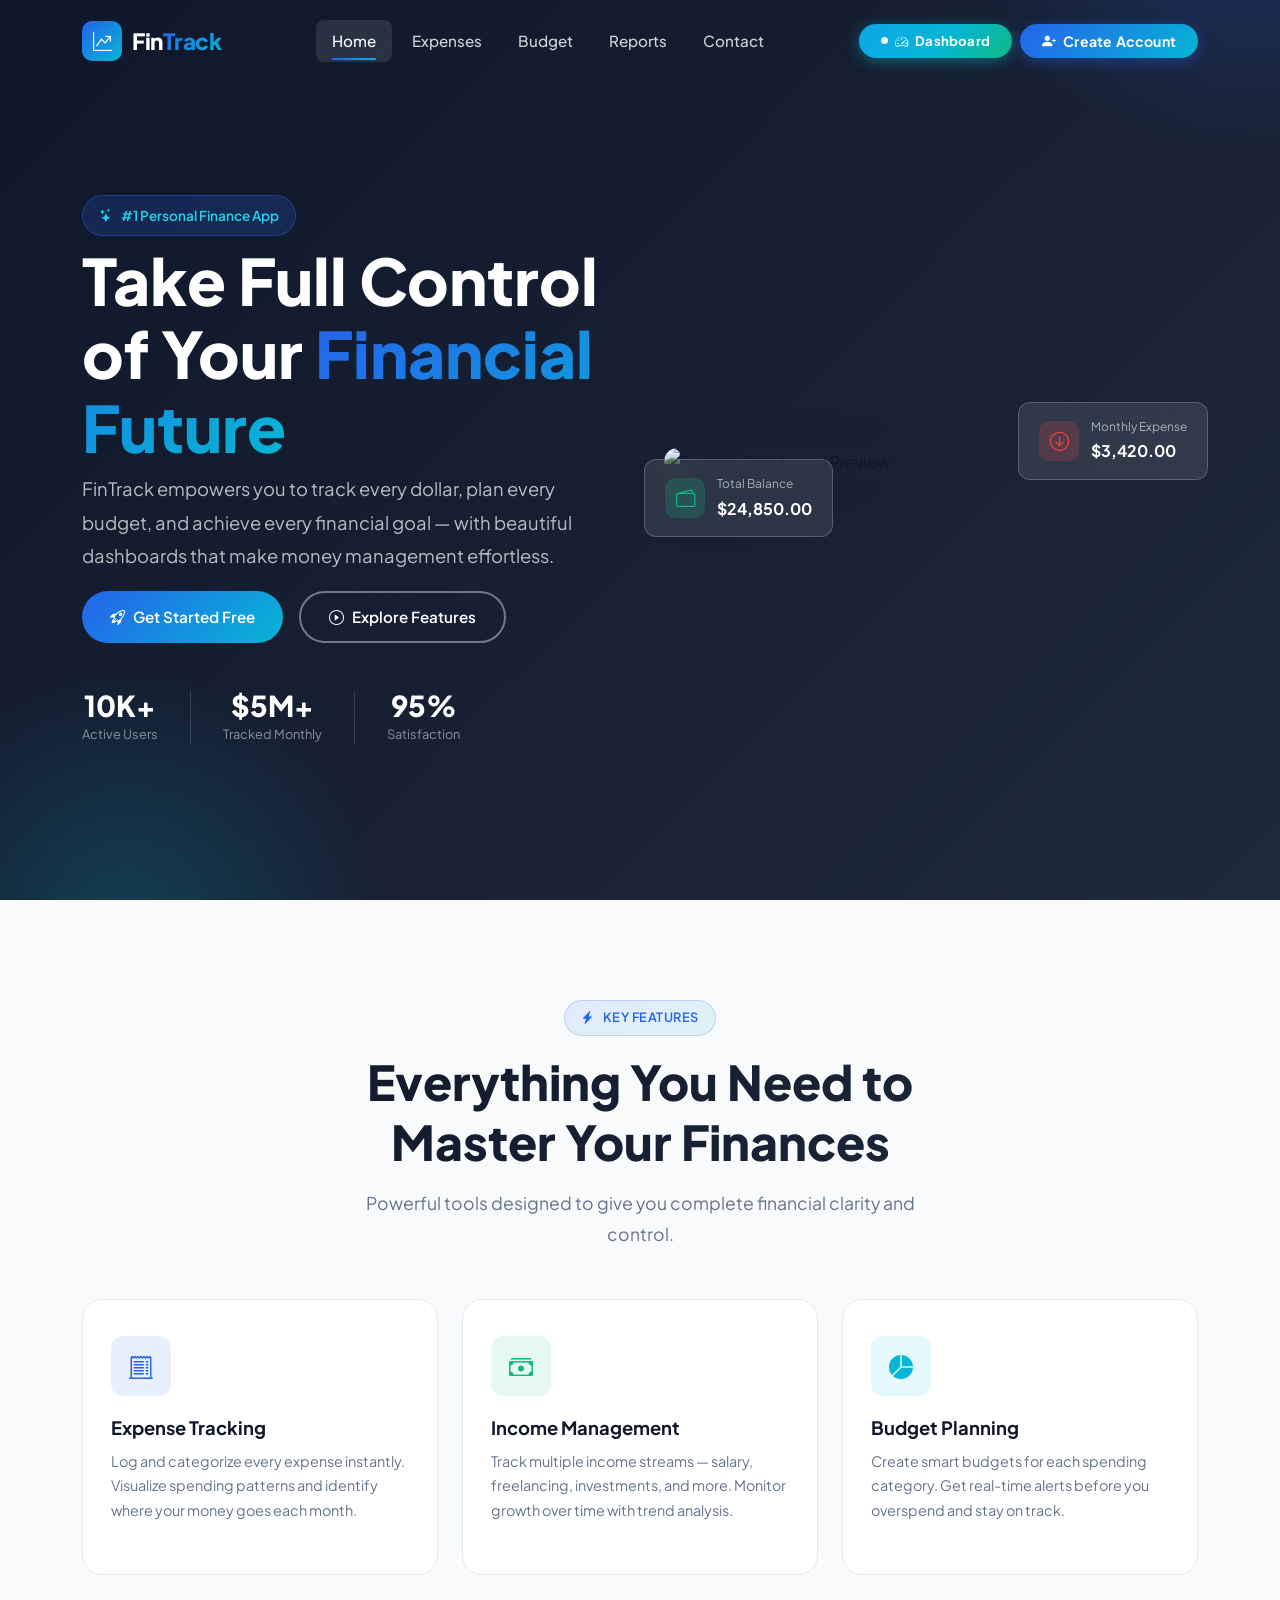
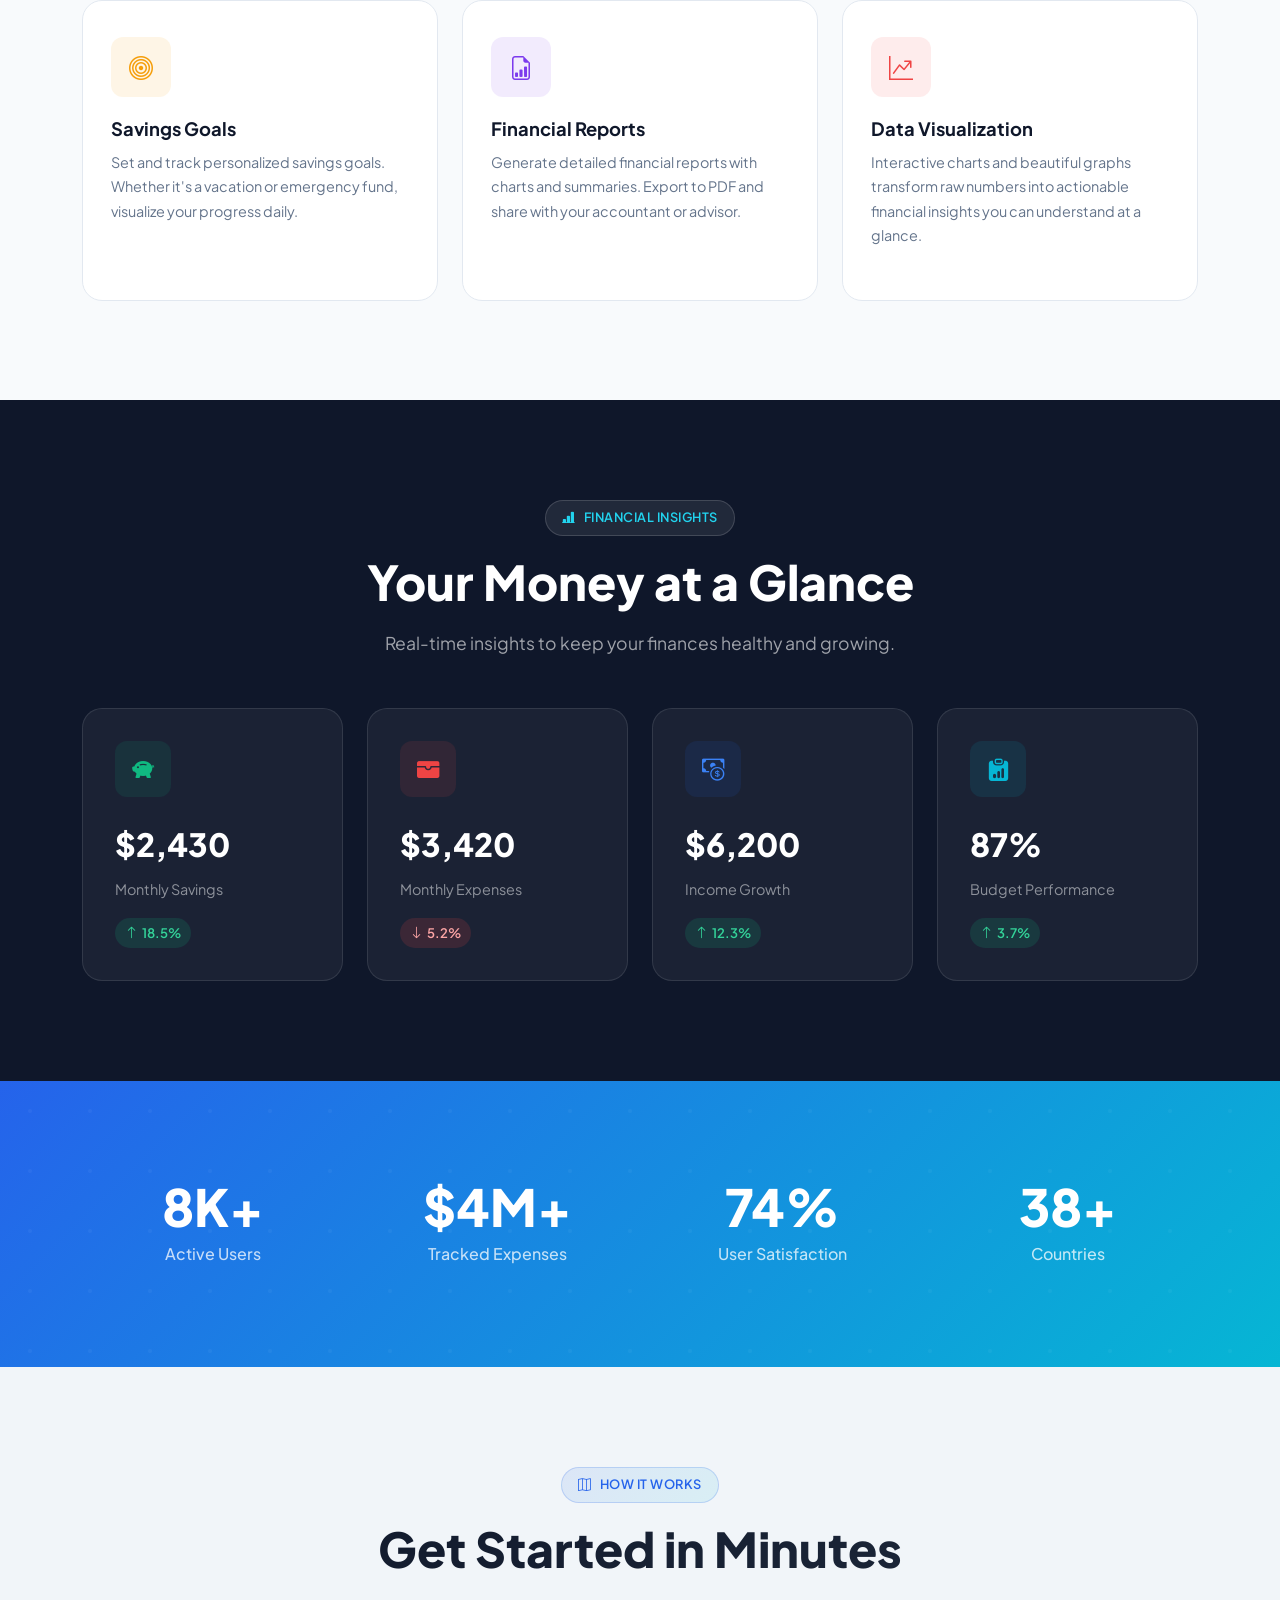
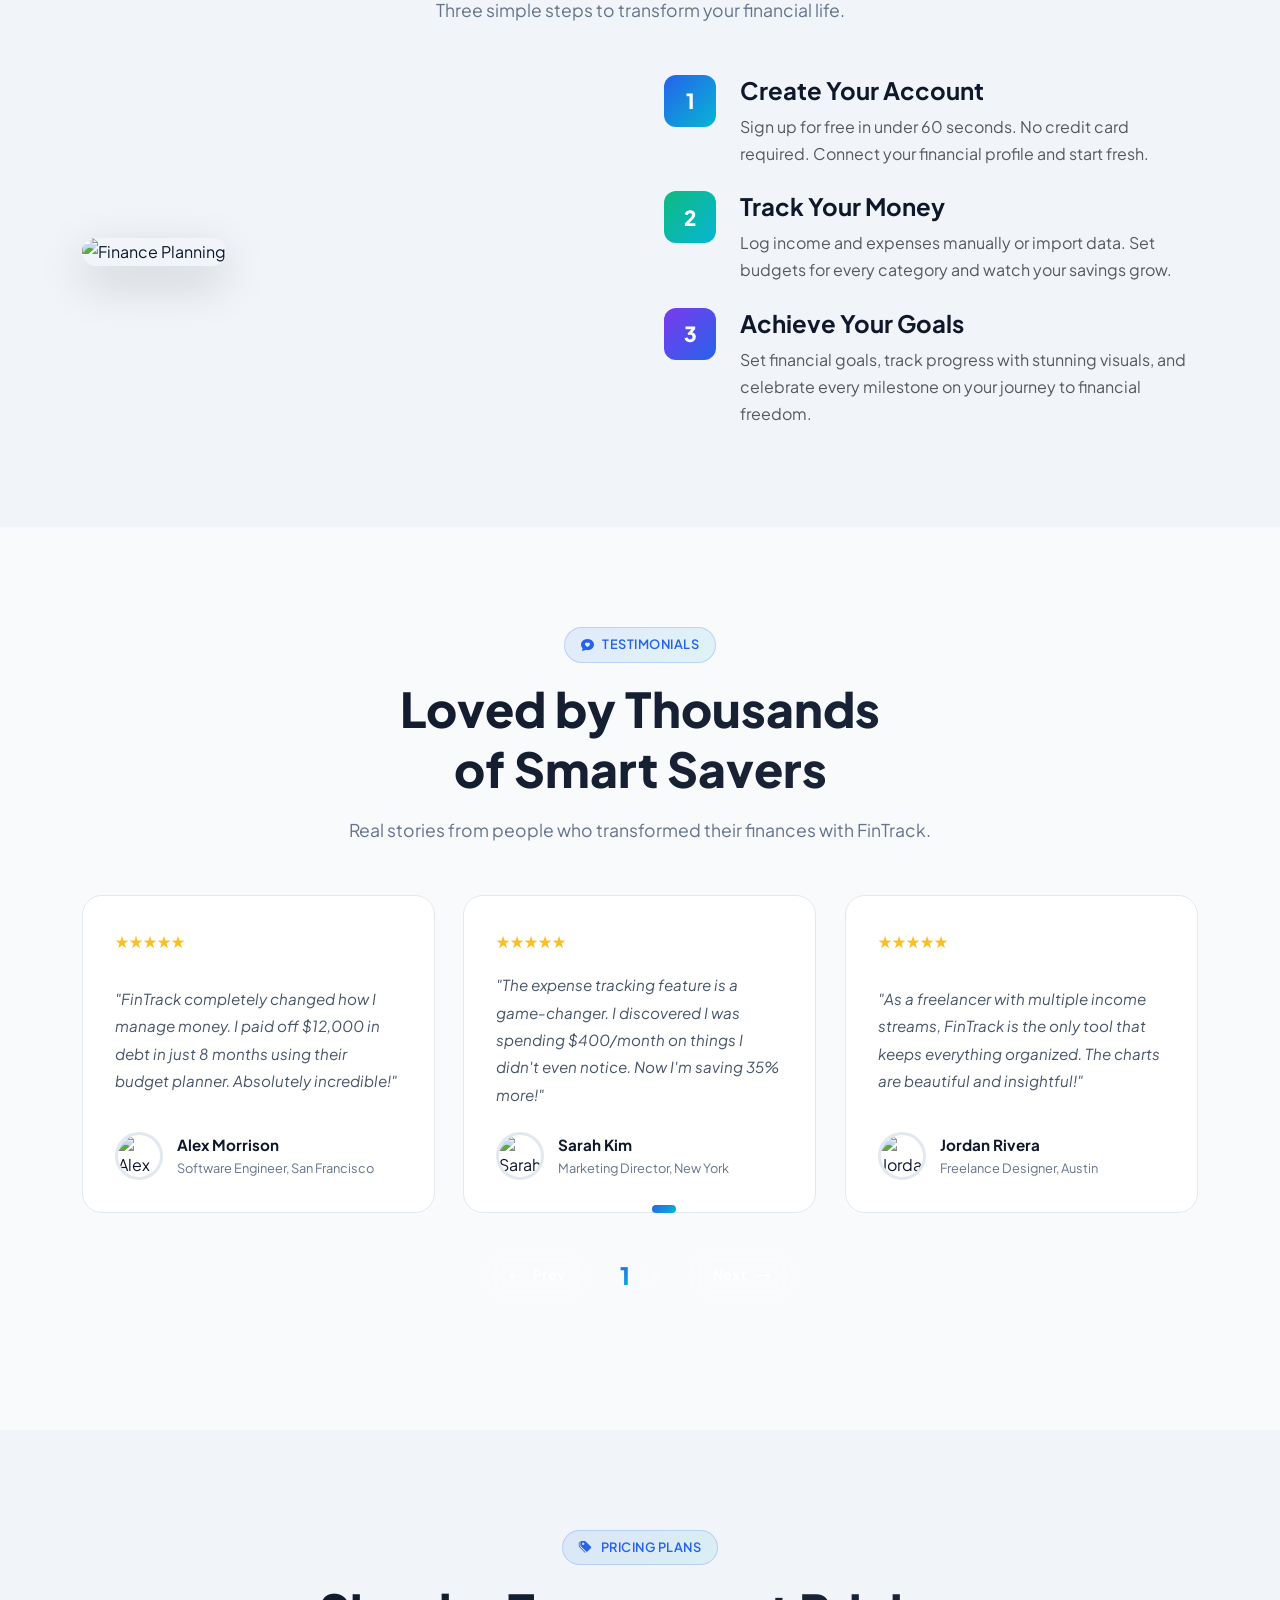
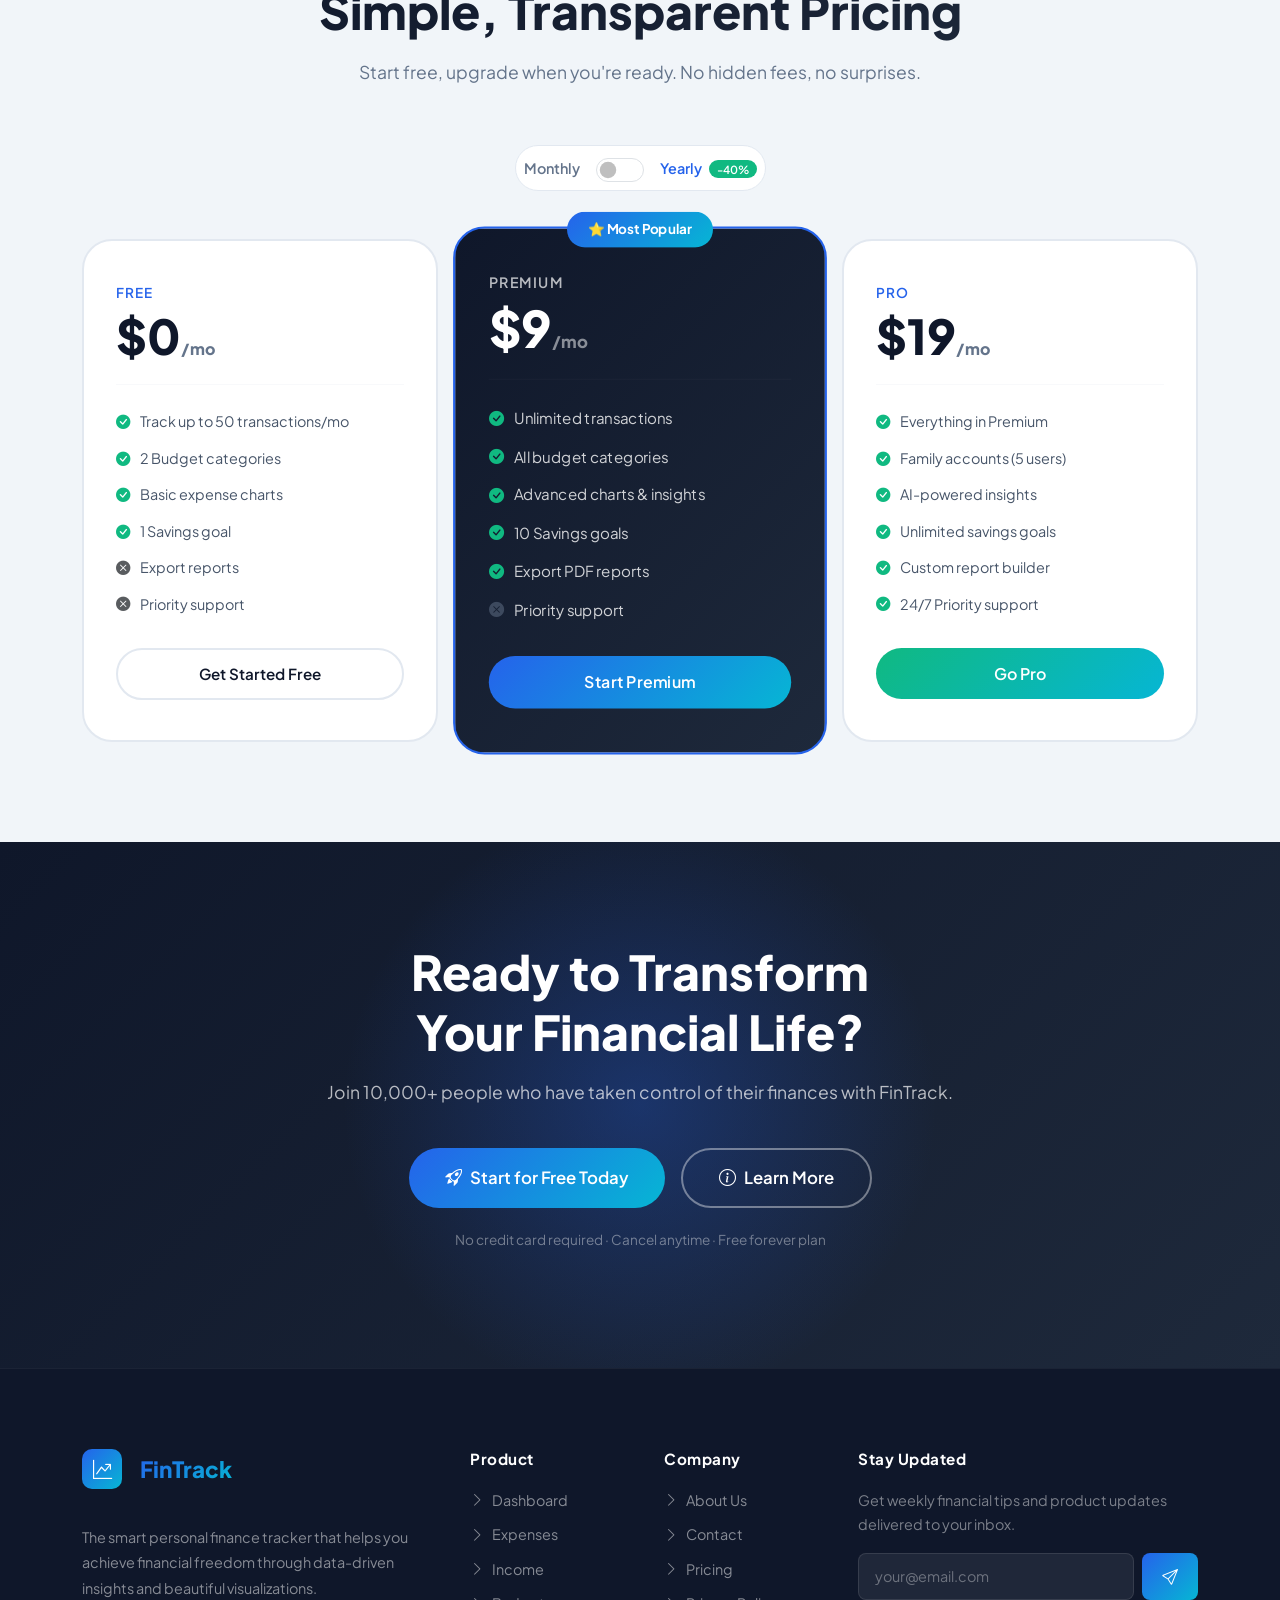
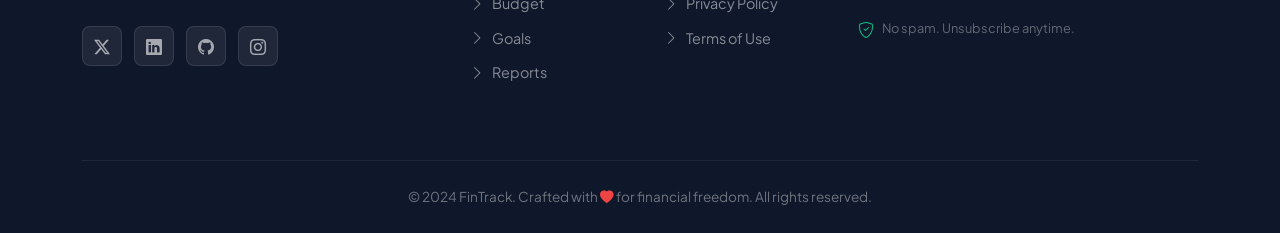
==== commit 6e7623c9: "files are modified" ====
--- a/index.html
+++ b/index.html
@@ -57,9 +57,7 @@
         <span class="dash-dot"></span>
         <i class="bi bi-speedometer2"></i> Dashboard
       </a>
-        <button class="btn-nav-login" data-bs-toggle="modal" data-bs-target="#loginModal" aria-label="Login">
-          <i class="bi bi-box-arrow-in-right"></i> Login
-        </button>
+
         <button class="btn-nav-register ripple" data-bs-toggle="modal" data-bs-target="#registerModal" aria-label="Create Account">
           <i class="bi bi-person-plus-fill"></i> Create Account
         </button>
@@ -81,8 +79,7 @@
           <span>#1 Personal Finance App</span>
         </div>
         <h1 class="hero-title">
-          Take Full Control of<br>
-          Your <span class="gradient-text">Financial Future</span>
+          Take Full Control of Your <span class="gradient-text">Financial Future</span>
         </h1>
         <p class="hero-subtitle">
           FinTrack empowers you to track every dollar, plan every budget, and achieve every financial goal — with beautiful dashboards that make money management effortless.
--- a/css/style.css
+++ b/css/style.css
@@ -372,13 +372,17 @@
   font-weight: 900;
   color: #fff;
   line-height: 1.15;
-  margin-bottom: 1.5rem;
+  /* margin-bottom: 1.5rem; */
+  margin-top: -1rem;
 }
 .hero-title .gradient-text {
   background: var(--gradient-primary);
   -webkit-background-clip: text;
   -webkit-text-fill-color: transparent;
   background-clip: text;
+}
+.hero-buttons {
+  margin-top: -1.3rem;
 }
 .hero-subtitle {
   font-size: 1.15rem;
@@ -420,7 +424,8 @@
   border-radius: var(--radius-lg);
   box-shadow: var(--shadow-xl);
   width: 100%;
-  max-width: 600px;
+  max-width: 800px;
+  margin-top: -1.3rem;
 }
 .hero-floating-card {
   position: absolute;
@@ -1315,31 +1320,6 @@
   right: 16px;
 }
 
-/* ---- Login Button ---- */
-.btn-nav-login {
-  background: transparent;
-  color: rgba(255,255,255,.85);
-  border: 1.5px solid rgba(255,255,255,.35);
-  padding: 9px 22px;
-  border-radius: var(--radius-full);
-  font-size: .88rem;
-  font-weight: 600;
-  font-family: var(--font-primary);
-  cursor: pointer;
-  display: inline-flex;
-  align-items: center;
-  gap: 7px;
-  transition: all var(--transition-normal);
-  white-space: nowrap;
-  letter-spacing: .2px;
-  line-height: 1;
-}
-.btn-nav-login:hover {
-  background: rgba(255,255,255,.12);
-  border-color: rgba(255,255,255,.7);
-  color: #fff;
-  transform: translateY(-1px);
-}
 
 /* ---- Create Account Button ---- */
 .btn-nav-register {
@@ -1825,7 +1805,6 @@
     width: 100%;
     gap: 10px;
   }
-  .btn-nav-login,
   .btn-nav-register {
     justify-content: center;
     padding: 12px;
@@ -1848,7 +1827,8 @@
   background: linear-gradient(135deg, #0ea5e9 0%, #06b6d4 55%, #10b981 100%);
   color: #fff;
   border: none;
-  padding: 8px 16px 8px 10px;
+  /* padding: 8px 16px 8px 10px; */
+  padding:10px 22px;
   border-radius: var(--radius-full);
   font-size: .82rem;
   font-weight: 700;
@@ -2051,3 +2031,41 @@
   .t-nav-btn i { font-size: 1.1rem; }
   .testimonials-nav { gap: 16px; }
 }
+
+/* ---- Modern UI Additions ---- */
+.modern-dropdown {
+  animation: dropdownFade .3s cubic-bezier(0.16, 1, 0.3, 1);
+  box-shadow: 0 20px 40px rgba(0,0,0,0.1) !important;
+  border: 1px solid rgba(255,255,255,0.2) !important;
+  backdrop-filter: blur(10px);
+}
+@keyframes dropdownFade {
+  0% { opacity: 0; transform: translateY(10px) scale(0.98); }
+  100% { opacity: 1; transform: translateY(0) scale(1); }
+}
+.fs-7 { font-size: 0.9rem; }
+.fs-8 { font-size: 0.8rem; }
+.modern-dropdown .list-group-item {
+  transition: all 0.2s ease;
+  border-color: var(--light-3) !important;
+}
+.modern-dropdown .list-group-item:hover {
+  background: var(--light-2);
+  padding-left: 1.5rem !important;
+}
+.sidebar-user-dropdown {
+  margin-top: 10px;
+  background: var(--dark) !important;
+  border: 1px solid rgba(255,255,255,0.1) !important;
+}
+.sidebar-user-dropdown .dropdown-item {
+  color: rgba(255,255,255,0.8);
+  font-size: 0.85rem;
+  padding: 8px 16px;
+  transition: all 0.2s ease;
+}
+.sidebar-user-dropdown .dropdown-item:hover {
+  background: rgba(255,255,255,0.05);
+  color: #fff;
+  padding-left: 20px;
+}
